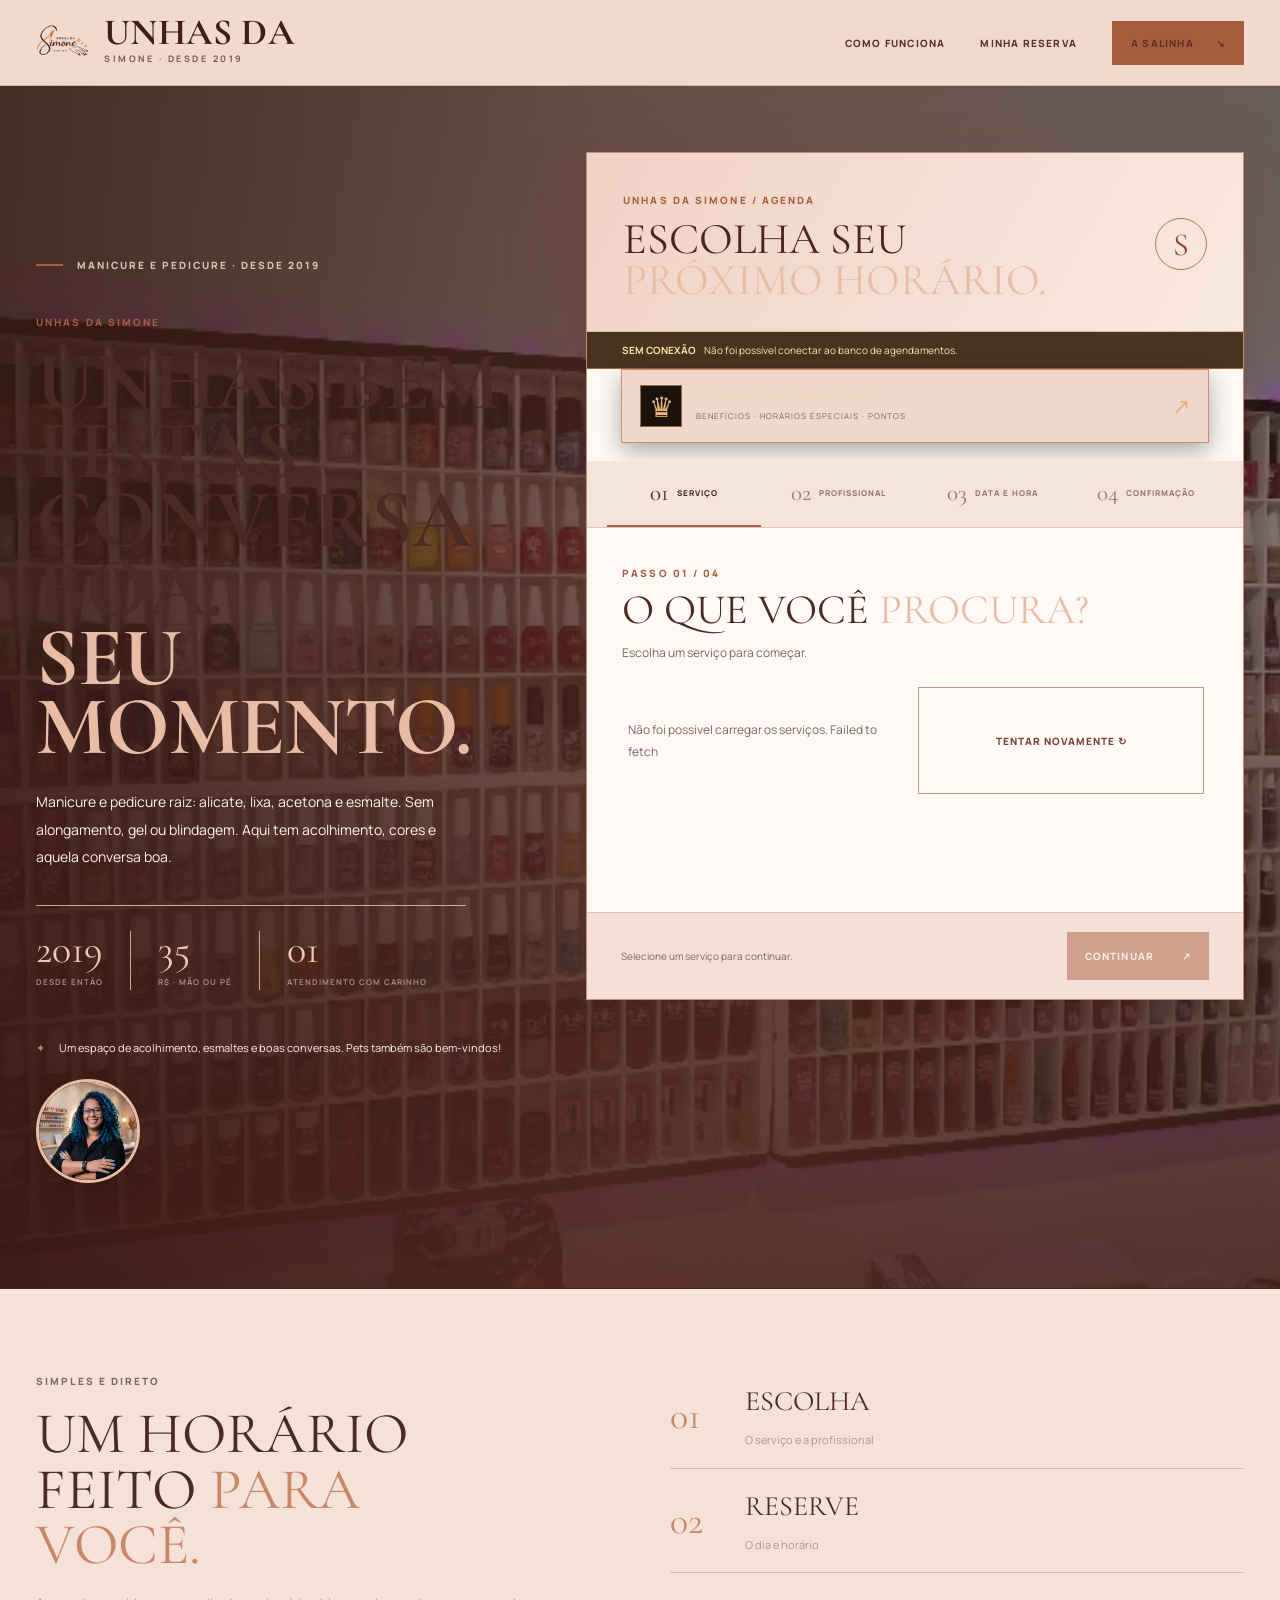
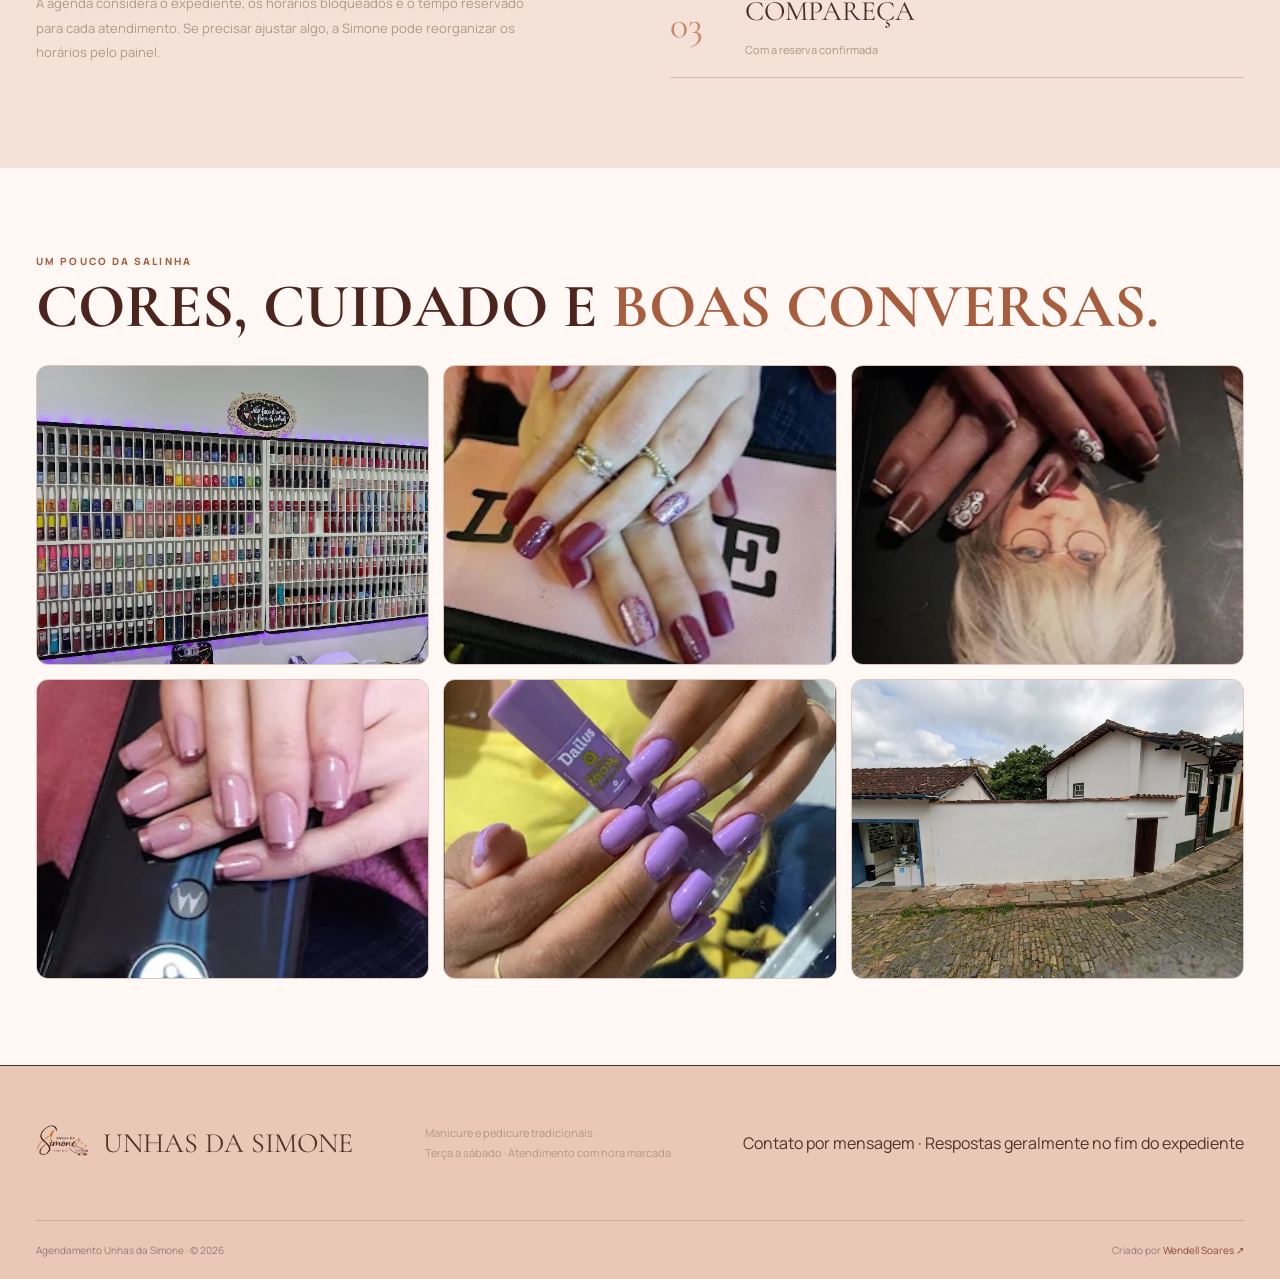
==== index.html @ 0ffa5f93 "Add files via upload" ====
<!doctype html>
<html lang="pt-BR">
<head>
  <meta charset="utf-8"><meta name="viewport" content="width=device-width,initial-scale=1">
  <meta name="theme-color" content="#ebc4b0"><meta name="description" content="Unhas da Simone: manicure e pedicure tradicionais, atendimento acolhedor e agendamento fácil."><link rel="manifest" href="assets/manifest.webmanifest"><link rel="icon" href="assets/favicon-32.png">
  <title>Unhas da Simone | Agendamento</title>
  <link rel="preconnect" href="https://fonts.googleapis.com"><link rel="preconnect" href="https://fonts.gstatic.com" crossorigin>
  <link href="https://fonts.googleapis.com/css2?family=Cormorant+Garamond:wght@500;600;700&family=Manrope:wght@400;500;600;700;800&display=swap" rel="stylesheet">
  <link rel="stylesheet" href="style.css?v=unhas-simone-1">
</head>
<body>
  <header class="topbar">
    <div class="wrap topbar-inner">
      <a href="index.html" class="brand" aria-label="Unhas da Simone"><img src="assets/logo.png" alt="Logo Unhas da Simone" width="66" height="66"><span>UNHAS DA <small>SIMONE · DESDE 2019</small></span></a>
      <nav aria-label="Navegação"><a class="top-link" href="#como-funciona">COMO FUNCIONA</a><a class="top-link" href="minha.html">MINHA RESERVA</a><a class="top-cta" href="#salinha">A SALINHA <span>↘</span></a></nav>
    </div>
  </header>
  <main>
    <section class="booking-hero">
      <div class="hero-image" aria-hidden="true"></div><div class="hero-mask" aria-hidden="true"></div>
      <div class="wrap hero-layout">
        <div class="hero-copy">
          <div class="eyebrow"><span></span> MANICURE E PEDICURE · DESDE 2019</div>
          <p class="micro">UNHAS DA SIMONE</p>
          <h1>UNHAS BEM FEITAS.<br>CONVERSA BOA.<br><em>SEU MOMENTO.</em></h1>
          <p class="hero-desc">Manicure e pedicure raiz: alicate, lixa, acetona e esmalte. Sem alongamento, gel ou blindagem. Aqui tem acolhimento, cores e aquela conversa boa.</p>
          <div class="hero-proof"><div><strong>2019</strong><span>DESDE ENTÃO</span></div><div><strong>35</strong><span>R$ · MÃO OU PÉ</span></div><div><strong>01</strong><span>ATENDIMENTO COM CARINHO</span></div></div>
          <div class="hero-note"><i>✦</i> Um espaço de acolhimento, esmaltes e boas conversas. Pets também são bem-vindos!</div><img class="hero-profile" src="assets/avatar-simone.webp" alt="Simone, manicure da Unhas da Simone" loading="lazy" width="180" height="240">
        </div>
        <div class="booking-shell" id="formulario">
          <div class="shell-header"><div><span class="micro">UNHAS DA SIMONE / AGENDA</span><h2>ESCOLHA SEU<br><em>PRÓXIMO HORÁRIO.</em></h2></div><div class="shell-mark">S</div></div>
          <div class="demo-banner" id="demoBanner" hidden><strong>SEM CONEXÃO</strong><span>Não foi possível conectar ao banco de agendamentos.</span></div>
          <button id="vipToggle" class="vip-hero-cta" type="button" aria-haspopup="dialog" aria-controls="vipDialog">
            <span class="vip-hero-crown" aria-hidden="true">♛</span>
            <span class="vip-hero-copy"><strong id="vipToggleTitle">CLIENTE VIP? ENTRE AQUI</strong><small id="vipToggleText">BENEFÍCIOS · HORÁRIOS ESPECIAIS · PONTOS</small></span>
            <span class="vip-hero-arrow" aria-hidden="true">↗</span>
          </button>
          <dialog id="vipDialog" class="vip-dialog" aria-labelledby="vipDialogTitle">
            <div class="vip-dialog-inner">
              <div class="vip-dialog-heading">
                <div><span class="micro">UNHAS DA SIMONE · VIP</span><h2 id="vipDialogTitle">ÁREA <em>VIP.</em></h2></div>
                <button id="closeVipDialog" class="vip-dialog-close" type="button" aria-label="Fechar acesso VIP">×</button>
              </div>
              <div id="vipAccessPanel" class="vip-access-panel">
                <p>Informe o código individual e o WhatsApp cadastrado para liberar seus benefícios, horários exclusivos e pontuação.</p>
                <div class="vip-entry-grid"><div><label for="vipPhone">WHATSAPP CADASTRADO</label><input id="vipPhone" type="tel" inputmode="tel" autocomplete="tel" maxlength="25" placeholder="(31) 99999-9999"></div><div><label for="vipCode">CÓDIGO VIP</label><input id="vipCode" type="text" maxlength="30" autocapitalize="characters" placeholder="VIP-XXXXXXXX"></div><button id="validateVip" type="button">ACESSAR VIP ↗</button></div>
                <p id="vipMessage" class="vip-message" role="status" aria-live="polite"></p>
                <div id="vipDashboard" class="vip-dashboard" hidden></div>
              </div>
            </div>
          </dialog>
          <ol class="steps" id="steps" aria-label="Etapas da reserva">
            <li class="active" data-step="1"><span>01</span><small>SERVIÇO</small></li>
            <li data-step="2"><span>02</span><small>PROFISSIONAL</small></li>
            <li data-step="3"><span>03</span><small>DATA E HORA</small></li>
            <li data-step="4"><span>04</span><small>CONFIRMAÇÃO</small></li>
          </ol>
          <div class="shell-body">
            <section class="wizard-panel active" data-panel="1">
              <div class="step-heading"><span class="micro">PASSO 01 / 04</span><h3>O QUE VOCÊ <em>PROCURA?</em></h3><p>Escolha um serviço para começar.</p></div>
              <div id="serviceOptions" class="service-options" aria-label="Serviços disponíveis"></div>
            </section>
            <section class="wizard-panel" data-panel="2">
              <div class="step-heading"><span class="micro">PASSO 02 / 04</span><h3>VAMOS CUIDAR DAS SUAS <em>UNHAS?</em></h3><p>Escolha quem vai cuidar das suas unhas.</p></div>
              <div id="proOptions" class="pro-options"></div>
            </section>
            <section class="wizard-panel" data-panel="3">
              <div class="step-heading"><span class="micro">PASSO 03 / 04</span><h3>RESERVE SEU <em>MELHOR MOMENTO.</em></h3><p>Os horários exibidos refletem a agenda atual do profissional.</p></div>
              <div class="calendar-bar"><div><span class="micro">ESCOLHA O DIA</span><strong id="monthTitle">—</strong></div><div class="calendar-arrows"><button id="datePrev" type="button" aria-label="Datas anteriores"><svg viewBox="0 0 24 24" aria-hidden="true"><path d="m15 18-6-6 6-6"/></svg></button><button id="dateNext" type="button" aria-label="Próximas datas"><svg viewBox="0 0 24 24" aria-hidden="true"><path d="m9 18 6-6-6-6"/></svg></button></div></div>
              <div class="days-strip" id="daysStrip" aria-label="Escolha a data"></div>
              <div class="times-heading"><span class="micro">HORÁRIOS DISPONÍVEIS</span><span id="availabilityMeta">—</span></div>
              <div class="slots-area" id="slotArea" aria-live="polite"><div class="empty-note">Escolha uma data para consultar os horários.</div></div>
            </section>
            <section class="wizard-panel" data-panel="4">
              <div class="step-heading"><span class="micro">PASSO 04 / 04</span><h3>FALTA POUCO PARA <em>CONFIRMAR.</em></h3><p>Confira os detalhes e informe seus dados.</p></div>
              <div class="summary" id="summary"></div>
              <form id="bookingForm" novalidate>
                <label for="clientName">SEU NOME <b>*</b></label><input id="clientName" name="name" autocomplete="name" maxlength="100" required placeholder="Como podemos chamar você?">
                <div class="field-grid"><div><label for="clientPhone">WHATSAPP COM DDD <b>*</b></label><input id="clientPhone" name="phone" type="tel" inputmode="tel" autocomplete="tel" maxlength="25" required placeholder="(31) 99999-9999"></div><div><label for="clientEmail">E-MAIL <small>(OPCIONAL)</small></label><input id="clientEmail" name="email" type="email" autocomplete="email" placeholder="voce@exemplo.com" maxlength="150"></div></div>
                <div class="coupon-entry">
                  <label for="clientCouponCode">CUPOM DE DESCONTO <small>(OPCIONAL)</small></label>
                  <div class="coupon-entry-row"><input id="clientCouponCode" type="text" maxlength="30" autocomplete="off" placeholder="Digite seu código"><button id="applyCoupon" type="button">APLICAR</button></div>
                  <p id="couponMessage" class="coupon-message" role="status" aria-live="polite"></p>
                </div>
                <label for="clientNotes">OBSERVAÇÃO <small>(OPCIONAL)</small></label><textarea id="clientNotes" rows="2" maxlength="400" placeholder="Algo que a equipe deva saber antes do atendimento?"></textarea>
                <label class="consent"><input type="checkbox" id="consent"><span>Concordo com o uso dos meus dados para realizar e administrar esta reserva. Dados usados apenas para a finalidade do agendamento. <b>*</b></span></label>
                <p class="form-error" id="formError" role="alert" hidden></p>
              </form>
            </section>
            <section class="wizard-panel" data-panel="5" id="confirmedPanel">
              <div class="confirmed-ornament">✦</div>
              <span class="micro">RESERVA CONFIRMADA</span><h3>HORÁRIO <em>GARANTIDO.</em></h3>
              <p>Seu horário foi registrado na agenda da Unhas da Simone.</p>
              <div class="summary" id="confirmationInfo"></div>
              <div class="confirmation-actions">
                <a id="googleCalendarLink" href="#" class="action-primary" target="_blank" rel="noopener noreferrer">ADICIONAR AO GOOGLE AGENDA <span>↗</span></a>
                <button id="downloadCalendar" type="button" class="action-secondary">SALVAR NA AGENDA DO CELULAR (.ICS)</button>
                <a id="whatsappSummary" href="#" class="action-secondary" target="_blank" rel="noopener noreferrer">ENVIAR RESUMO PARA MEU WHATSAPP ↗</a>
                <a id="manageLink" href="minha.html" class="action-secondary">VER / CANCELAR MINHA RESERVA ↗</a>
                <a href="index.html" class="action-secondary">VOLTAR AO INÍCIO ↗</a>
              </div>
              <p class="soft-note">O arquivo de agenda inclui alertas de 1 hora e 30 minutos antes, quando o aplicativo de calendário aceita esses avisos. No Google Agenda, os alertas também respeitam as notificações configuradas na sua conta. No WhatsApp, confira o resumo e toque em enviar.</p>
              <button id="newBooking" type="button" class="action-secondary">FAZER NOVO AGENDAMENTO ↗</button>
            </section>
          </div>
          <div class="shell-footer" id="wizardFooter"><button id="backBtn" type="button" class="back-btn" hidden>← VOLTAR</button><span class="step-hint" id="stepHint">Selecione um serviço para continuar.</span><button type="button" class="next-btn" id="nextBtn" disabled>CONTINUAR <span>↗</span></button></div>
        </div>
      </div>
    </section>
    <section class="how-section" id="como-funciona"><div class="wrap"><div><p class="micro">SIMPLES E DIRETO</p><h2>UM HORÁRIO FEITO <em>PARA VOCÊ.</em></h2><p>A agenda considera o expediente, os horários bloqueados e o tempo reservado para cada atendimento. Se precisar ajustar algo, a Simone pode reorganizar os horários pelo painel.</p></div><div class="how-list"><div><span>01</span><strong>ESCOLHA</strong><small>O serviço e a profissional</small></div><div><span>02</span><strong>RESERVE</strong><small>O dia e horário</small></div><div><span>03</span><strong>COMPAREÇA</strong><small>Com a reserva confirmada</small></div></div></div></section>
    <section class="gallery-section" id="salinha">
      <div class="wrap">
        <p class="micro">UM POUCO DA SALINHA</p>
        <h2>CORES, CUIDADO E <em>BOAS CONVERSAS.</em></h2>
        <div class="gallery-grid">
          <img src="assets/esmaltes.webp" alt="Coleção de esmaltes da Unhas da Simone" loading="lazy">
          <img src="assets/trabalho-01.webp" alt="Unhas esmaltadas em tom vinho com detalhes" loading="lazy">
          <img src="assets/trabalho-02.webp" alt="Trabalho de manicure com decoração nas unhas" loading="lazy">
          <img src="assets/trabalho-03.webp" alt="Unhas com esmaltação em tom rosado" loading="lazy">
          <img src="assets/trabalho-04.webp" alt="Unhas em tom lilás" loading="lazy">
          <img src="assets/espaco.webp" alt="Fachada do espaço Unhas da Simone" loading="lazy">
        </div>
      </div>
    </section>
  </main>
  <footer class="site-footer"><div class="wrap"><div class="footer-main"><div><img src="assets/logo.png" alt="Logo Unhas da Simone" width="54" height="54"><strong>UNHAS DA SIMONE</strong></div><p>Manicure e pedicure tradicionais<br>Terça a sábado · Atendimento com hora marcada</p><span>Contato por mensagem · Respostas geralmente no fim do expediente</span></div><div class="footer-small"><span>Agendamento Unhas da Simone · © <span id="currentYear">2026</span></span><span>Criado por <a href="https://wendellsoares.jor.br" target="_blank" rel="noopener noreferrer">Wendell Soares ↗</a></span></div></div></footer>
  <script>if('serviceWorker' in navigator){window.addEventListener('load',()=>navigator.serviceWorker.register('./sw.js').catch(()=>{}));}</script>
  <script src="app.js?v=unhas-simone-1" defer></script>
</body>
</html>
---- style.css ----
:root{--ink:#3a1d16;--bg:#f7e8e1;--card:#fff8f4;--card2:#f4ded4;--line:#d9b9aa;--accent:#a85d3e;--accent2:#c98767;--light:#4b2a24;--muted:#80635b;--font:'Manrope',Arial,sans-serif;--display:'Cormorant Garamond',Georgia,serif}
*,*::before,*::after{box-sizing:border-box}html{scroll-behavior:smooth}body{margin:0;color:var(--light);background:var(--bg);font-family:var(--font);-webkit-font-smoothing:antialiased}a{color:inherit;text-decoration:none}button,input,select,textarea{font:inherit}button{cursor:pointer}button:disabled{cursor:not-allowed;opacity:.48}img{max-width:100%;display:block}em{font-style:normal;color:var(--accent2)}.wrap{width:min(1260px,calc(100% - 72px));margin:0 auto}.micro{font-size:10px;letter-spacing:2.1px;color:var(--accent);font-weight:800;text-transform:uppercase}.topbar{height:86px;background:#100c0af2;border-bottom:1px solid #35271f;position:relative;z-index:10}.topbar-inner{height:100%;display:flex;align-items:center;justify-content:space-between}.brand{display:flex;align-items:center;gap:14px}.brand img{width:54px;height:54px;object-fit:contain}.brand>span{font:37px/.79 var(--display);letter-spacing:1px}.brand small{display:block;font:700 9px/1.8 var(--font);letter-spacing:5.8px;margin-top:4px}.topbar nav{display:flex;align-items:center;gap:35px}.top-link,.top-cta{font-size:10px;font-weight:800;letter-spacing:1.2px}.top-link:hover{color:var(--accent2)}.top-cta{background:var(--accent);color:#150e0a;padding:15px 19px;display:inline-flex;align-items:center;gap:22px}.top-cta:hover{background:var(--accent2)}
.booking-hero{min-height:800px;position:relative;padding:66px 0 105px;background:#140e0a;isolation:isolate}.hero-image{position:absolute;inset:0;background:url('assets/ambiente.webp') center/cover no-repeat;filter:sepia(.4) saturate(.7) brightness(.52);z-index:-2}.hero-mask{position:absolute;inset:0;background:linear-gradient(90deg,rgba(11,8,6,.96) 0%,rgba(15,10,7,.86) 40%,rgba(13,9,7,.68) 85%),linear-gradient(0deg,#100c0a 0%,transparent 50%);z-index:-1}.hero-layout{display:grid;grid-template-columns:minmax(0,.85fr) minmax(530px,1.15fr);gap:clamp(35px,5vw,90px);align-items:start}.hero-copy{padding-top:106px}.eyebrow{display:flex;align-items:center;gap:14px;color:#dbc3ac;letter-spacing:2px;font-size:10px;font-weight:800}.eyebrow span{background:var(--accent);width:27px;height:2px}.hero-copy>.micro{margin-top:43px}.hero-copy h1{font:400 clamp(73px,6.5vw,106px)/.87 var(--display);letter-spacing:.5px;margin:18px 0 27px}.hero-desc{font-size:14px;line-height:1.95;color:#cabbb0;max-width:430px}.hero-proof{display:flex;gap:0;margin-top:35px;padding-top:25px;border-top:1px solid #594537;max-width:430px}.hero-proof>div{padding-right:27px;margin-right:27px;border-right:1px solid #594537}.hero-proof>div:last-child{border:none;margin-right:0}.hero-proof strong{display:block;font:40px/.92 var(--display);color:var(--accent2)}.hero-proof span{font-size:8px;letter-spacing:1px;font-weight:700;color:#9f8e81}.hero-note{margin-top:50px;font-size:11px;color:#bdac9f}.hero-note i{color:var(--accent2);font-style:normal;margin-right:12px}
.booking-shell{background:#211913;border:1px solid #765035;box-shadow:0 35px 80px #0008;min-height:660px;max-width:720px;width:100%;justify-self:end}.shell-header{padding:34px 36px 29px;display:flex;align-items:center;justify-content:space-between;gap:20px;background:linear-gradient(115deg,#35261c,#231a14 70%);border-bottom:1px solid #5b4131}.shell-header h2{font:44px/.94 var(--display);margin:10px 0 0}.shell-mark{width:52px;height:52px;border-radius:50%;border:1px solid #b58a65;color:#bc9069;font:32px/52px var(--display);text-align:center;flex-shrink:0}.steps{list-style:none;display:grid;grid-template-columns:repeat(4,minmax(0,1fr));margin:0;padding:0 20px;background:#17120e;border-bottom:1px solid #38291e}.steps li{padding:18px 8px;display:flex;align-items:center;justify-content:center;gap:8px;border-bottom:2px solid transparent;color:#786b60}.steps li.active{border-color:var(--accent);color:#ffe4c4}.steps li.done{color:#b7a691}.steps li>span{font:23px var(--display)}.steps li small{font-size:8px;font-weight:800;letter-spacing:1px}.shell-body{padding:32px 35px 23px;min-height:384px}.wizard-panel{display:none}.wizard-panel.active{display:block;animation:fadeSlide .26s ease both}@keyframes fadeSlide{from{opacity:0;transform:translateY(7px)}to{opacity:1;transform:translateY(0)}}.step-heading{margin-bottom:22px}.step-heading h3{font:400 35px/1 var(--display);margin:7px 0}.step-heading>p{font-size:12px;color:#ad9c8f;line-height:1.7}.service-options{display:grid;grid-template-columns:1fr 1fr;gap:10px;max-height:380px;overflow:auto;scrollbar-color:#715038 transparent;padding:2px 4px 3px 0}.choice{border:1px solid #493629;background:#2c2119;padding:15px 14px;color:#f1e6da;display:flex;flex-direction:column;gap:12px;text-align:left;min-height:106px;justify-content:space-between;transition:.2s;position:relative}.choice:hover,.choice.selected{background:#3a291d;border-color:var(--accent)}.choice.selected::after{content:'✓';color:#f5d0a1;position:absolute;top:7px;right:9px;font-weight:900;font-size:14px}.choice.is-visagista{border-color:#9d7049;background:linear-gradient(130deg,#50331e,#2b2119)}.choice-tag{display:block;color:var(--accent2);font-size:8px;letter-spacing:1.1px;font-weight:800}.choice strong{font:24px/1.03 var(--display);max-width:94%;letter-spacing:.15px}.choice-foot{display:flex;justify-content:space-between;align-items:center;gap:5px}.choice-foot small{font-size:10px;color:#a9998b}.choice-foot b{font-size:12px;color:var(--accent2)}.pro-options{display:grid;grid-template-columns:1fr 1fr;gap:15px}.pro-choice{display:block;text-align:left;background:#281d16;border:1px solid #503a2a;position:relative;padding:0 0 18px;transition:.2s}.pro-choice:hover,.pro-choice.selected{border-color:var(--accent);transform:translateY(-2px)}.pro-choice.selected::after{content:'✓';position:absolute;top:12px;right:13px;width:29px;height:29px;border-radius:50%;color:#1c110b;background:var(--accent2);display:grid;place-items:center;font-weight:800}.pro-choice img{height:240px;width:100%;object-fit:cover;object-position:center 35%;filter:sepia(.28) saturate(.76) contrast(1.05)}.pro-choice>span{padding:15px 16px 0;display:block}.pro-choice small{display:block;color:#bca08b;letter-spacing:1.2px;font-size:9px;font-weight:800;margin-bottom:4px}.pro-choice strong{font:34px/.95 var(--display)}
.calendar-bar{display:flex;justify-content:space-between;align-items:center;gap:10px;margin:18px 0 13px}.calendar-bar strong{display:block;font:27px var(--display);text-transform:uppercase;margin-top:4px}.calendar-arrows{display:flex;gap:8px}.calendar-arrows button{height:34px;width:36px;background:#2b211a;border:1px solid #775034;color:#eab986;font-size:17px}.days-strip{display:grid;grid-template-columns:repeat(7,minmax(0,1fr));gap:6px}.day-pill{display:flex;flex-direction:column;align-items:center;justify-content:center;min-height:74px;gap:2px;background:#2c221a;border:1px solid #4c382a;color:#e9ded3}.day-pill small{font-size:9px;color:#b4a393;font-weight:800}.day-pill strong{font:30px/.98 var(--display)}.day-pill.selected{border-color:var(--accent);background:#6b462c}.day-pill.selected small{color:#fae2c9}.day-pill:disabled{opacity:.3}.times-heading{display:flex;justify-content:space-between;gap:10px;align-items:center;margin-top:26px;padding-bottom:11px;border-bottom:1px solid #443225}.times-heading>span:last-child{font-size:10px;color:#b9a695}.slots-area{min-height:155px;max-height:242px;overflow:auto;padding:12px 2px 0}.period-label{font-size:9px;letter-spacing:1.4px;color:#b99675;font-weight:800;margin:7px 0 9px}.time-buttons{display:grid;grid-template-columns:repeat(5,minmax(0,1fr));gap:8px;margin-bottom:17px}.time-slot{border:1px solid #624830;background:#2b2119;color:#f0dfcf;padding:9px 2px;font-size:12px;font-weight:700}.time-slot:hover,.time-slot.selected{border-color:var(--accent);background:#7a4d2a;color:#fff}.empty-note{font-size:12px;color:#c2aa95;line-height:1.8;padding:20px 6px}.shell-footer{border-top:1px solid #4a3526;padding:19px 34px;display:flex;align-items:center;gap:13px;justify-content:space-between}.next-btn,.action-primary{border:0;background:var(--accent);color:#201209;padding:15px 18px;font-size:10px;font-weight:800;letter-spacing:1.1px;min-height:48px;display:inline-flex;align-items:center;justify-content:space-between;gap:28px;white-space:nowrap}.next-btn:not(:disabled):hover,.action-primary:hover{background:var(--accent2)}.back-btn,.action-secondary{background:transparent;border:1px solid #7a593d;color:#e7cba9;padding:14px 17px;font-size:10px;font-weight:800;letter-spacing:1px}.back-btn:hover,.action-secondary:hover{background:#35261a}.step-hint{color:#998779;font-size:10px;line-height:1.4;flex:1}.demo-banner{padding:11px 35px;background:#48331e;border-bottom:1px solid #9f6b39;font-size:10px;color:#ffe3c4}.demo-banner strong{margin-right:8px;color:#ffe2a6}.summary{background:#2c221a;border:1px solid #654831;margin:15px 0 21px;padding:19px 20px}.summary-row{display:flex;align-items:start;justify-content:space-between;gap:20px;margin:8px 0;font-size:11px}.summary-row span{color:#a99582}.summary-row strong{text-align:right;color:#f1e8de}.summary-total{border-top:1px solid #675038;padding-top:15px;margin-top:15px}.summary-total strong{font:29px var(--display);color:var(--accent2)}#bookingForm label{display:block;font-size:9px;font-weight:800;letter-spacing:1.1px;color:#e0cebf;margin:16px 0 7px}#bookingForm label b{color:var(--accent)}#bookingForm label small{color:#9b8e81;font-size:8px}#bookingForm input:not([type=checkbox]),#bookingForm textarea{width:100%;border:1px solid #634a34;background:#17120e;color:#fff;padding:13px;font-size:12px;outline-color:var(--accent);border-radius:0}#bookingForm input::placeholder,#bookingForm textarea::placeholder{color:#817064}.field-grid{display:grid;grid-template-columns:1fr 1fr;gap:13px}.coupon-entry{margin-top:15px;padding:13px;background:#2b2119;border:1px solid #5c422f}.coupon-entry>label{margin-top:0!important}.coupon-entry-row{display:grid;grid-template-columns:minmax(0,1fr) auto;gap:8px}.coupon-entry-row button{min-width:100px;border:1px solid var(--accent);background:var(--accent);color:#1b110a;padding:10px 14px;font-size:10px;font-weight:900;letter-spacing:.8px}.coupon-entry-row button:hover{background:var(--accent2)}.coupon-entry-row button:disabled{opacity:.55;cursor:wait}.coupon-message{min-height:0;margin:8px 0 0;color:#c6aa8f;font-size:10px;line-height:1.5}.coupon-message.success{color:#c6d2a8}.coupon-message.error{color:#f0a58f}#bookingForm .consent{display:flex;gap:12px;align-items:start;margin-top:22px;text-transform:none;letter-spacing:0;font-size:10px;line-height:1.6;font-weight:500;color:#bba99c}#bookingForm .consent input{accent-color:#c99162;margin-top:2px;width:18px;height:18px;flex:0 0 18px}.form-error{color:#ffd3a0;background:#6d2d1d;border-left:3px solid #e9986e;padding:10px 14px;font-size:11px}.confirmed-ornament{font-size:55px;color:var(--accent);margin-bottom:3px}.wizard-panel[data-panel="5"]{text-align:center;padding:10px 0 0}.wizard-panel[data-panel="5"] h3{font:58px/.9 var(--display);margin:12px 0}.wizard-panel[data-panel="5"]>p{font-size:13px;color:#c1ad9b;line-height:1.7}.wizard-panel[data-panel="5"] .summary{text-align:left}.wizard-panel[data-panel="5"] .action-primary{width:100%}.soft-note{font-size:10px!important;color:#927e6f!important}.wizard-panel[data-panel="5"] .action-secondary{margin-top:15px;width:100%}
.how-section{background:#17110d;padding:75px 0 90px;border-top:1px solid #37291e}.how-section>.wrap{display:grid;grid-template-columns:1fr 1fr;gap:60px}.how-section h2{font:58px/.96 var(--display);max-width:500px;margin:18px 0}.how-section p:not(.micro){color:#ad9a88;line-height:1.9;font-size:13px;max-width:510px}.how-list{display:grid;gap:0}.how-list>div{border-bottom:1px solid #4c3829;display:grid;grid-template-columns:55px 1fr;column-gap:20px;align-items:center;padding:13px 0}.how-list>div span{color:var(--accent2);font:38px var(--display);grid-row:1/3}.how-list>div strong{font:28px var(--display)}.how-list>div small{font-size:11px;color:#a99685}.site-footer{background:#0d0b09;border-top:1px solid #433025}.footer-main{padding:46px 0;display:flex;align-items:center;justify-content:space-between;gap:35px}.footer-main>div{display:flex;align-items:center;gap:13px}.footer-main strong{font:28px var(--display)}.footer-main p{font-size:11px;line-height:1.8;color:#af9886}.footer-main a{font-size:10px;letter-spacing:1px;color:#d3a77f;font-weight:800}.footer-small{border-top:1px solid #433025;display:flex;justify-content:space-between;padding:22px 0;color:#8f7c70;font-size:10px}.footer-small a{color:#d6a97e}
.my-page,.admin-page{min-height:80svh;padding:100px 0 95px;background:radial-gradient(circle at 100% 0%,#48301f 0%,transparent 46%),#16110d}.narrow{max-width:700px}.my-page h1,.admin-page h1{font:70px/.9 var(--display);margin:14px 0 20px}.my-page .narrow>p:not(.micro){font-size:13px;line-height:1.8;color:#b4a195}.my-card,.admin-card{background:#251b14;border:1px solid #6a4730;padding:28px;margin:30px 0;color:#ded0c2}.my-card p{font-size:12px;line-height:1.8}.my-card button{margin-top:14px}.my-page .inline-link{display:inline-block;margin-top:5px}.notice{color:#d9ad7f;font-size:12px;min-height:20px}
.admin-page{padding-top:55px}.admin-page h1{font-size:63px}.admin-heading{display:flex;justify-content:space-between;align-items:center;gap:20px}.admin-heading button{padding:12px 18px;background:transparent;border:1px solid #77583e;color:#eed1b6;font-size:10px;font-weight:800}.admin-login{max-width:540px}.admin-login input,.admin-card input,.admin-card select{width:100%;background:#17110d;border:1px solid #664b35;padding:12px;color:white;font:12px var(--font)}.admin-login label,.admin-card label{display:block;color:#dfcdb9;font-size:10px;font-weight:800;margin:12px 0 6px}.admin-login button{margin-top:17px}.admin-tabs{display:flex;gap:7px;flex-wrap:wrap;margin-top:28px}.admin-tabs button{background:#2d2119;border:1px solid #644a32;color:#eedbc8;font-size:10px;font-weight:800;letter-spacing:1px;padding:14px 18px}.admin-tabs button.active{color:#160f0a;background:var(--accent);border-color:var(--accent)}.admin-section{display:none}.admin-section.active{display:block}.admin-tools{display:flex;gap:10px;align-items:end;flex-wrap:wrap;margin-bottom:14px}.admin-tools>div{min-width:160px;flex:1}.admin-tools button,.admin-card button.mini{padding:11px 14px;border:1px solid #8a603e;background:#382619;color:#e7c5a4;font-size:10px;font-weight:800}.admin-tools button:hover,.admin-card button.mini:hover{background:#684329}.admin-table{width:100%;border-collapse:collapse;font-size:11px;min-width:660px}.admin-table th{text-align:left;color:#b88e69;letter-spacing:.7px;padding:12px 9px;background:#17110d}.admin-table td{border-top:1px solid #4c3929;padding:12px 9px;color:#e7dbce;vertical-align:middle}.admin-table td button{background:#3a291d;border:1px solid #6a4b31;color:#e6c5a0;padding:7px 8px;font-size:10px;white-space:nowrap}.scroll-table{overflow-x:auto}.status-chip{display:inline-block;border:1px solid #856243;padding:5px 8px;color:#dcb185;font-size:9px}.status-chip.is-cancelado{opacity:.55}.status-chip.is-concluido{border-color:#5c6e49;color:#b9c497}.admin-mini-grid{display:grid;grid-template-columns:repeat(2,minmax(0,1fr));gap:15px}.admin-mini-grid>div{min-width:0}.admin-card h2{font:35px var(--display);margin:0 0 10px}.admin-card p{font-size:12px;color:#bda996}.admin-hours-row{display:grid;grid-template-columns:95px 1fr 1fr 1fr;align-items:center;gap:10px;margin:9px 0}.admin-hours-row input[type=checkbox]{width:20px;height:20px;accent-color:#cb9366}.admin-hours-row span{font-size:11px}.admin-service-edit{display:grid;grid-template-columns:2fr 80px 110px auto;gap:12px;align-items:end;margin-bottom:10px;border-bottom:1px solid #4b3628;padding-bottom:13px}.admin-service-edit input[type=checkbox]{width:16px;height:16px;accent-color:var(--accent)}.admin-service-edit label{margin:0 0 6px}.admin-service-edit button{align-self:end}.admin-message{font-size:12px;color:#f2c18d;margin:14px 0;min-height:18px}
@media(max-width:1100px){.wrap{width:calc(100% - 50px)}.hero-layout{grid-template-columns:minmax(0,.8fr) minmax(490px,1.2fr);gap:24px}.hero-copy h1{font-size:82px}.hero-proof>div{padding-right:16px;margin-right:15px}.shell-body{padding:25px}.shell-header{padding:27px}.shell-footer{padding:18px 25px}}
@media(max-width:940px){.hero-layout{grid-template-columns:1fr;gap:40px}.hero-copy{padding-top:20px}.hero-copy h1{font-size:clamp(70px,11vw,106px)}.hero-desc{max-width:590px}.booking-shell{max-width:780px;justify-self:stretch}.booking-hero{padding-top:50px}.hero-proof{margin-top:25px}.hero-note{margin-top:24px}.how-section>.wrap{grid-template-columns:1fr;gap:10px}.topbar nav{gap:18px}}
@media(max-width:620px){.wrap{width:calc(100% - 30px)}.topbar{height:72px}.brand img{height:43px;width:43px}.brand>span{font-size:27px}.brand small{font-size:7px;letter-spacing:4.5px}.topbar nav .top-link{display:none}.top-cta{font-size:9px;padding:11px 9px}.booking-hero{padding:35px 0 64px}.hero-copy h1{font-size:clamp(67px,15vw,90px);margin:14px 0 18px}.hero-copy>.micro{margin-top:28px}.hero-desc{font-size:13px}.hero-proof strong{font-size:30px}.hero-proof>div{padding-right:9px;margin-right:9px}.hero-proof span{font-size:7px}.hero-note{font-size:10px}.shell-header{padding:23px 17px}.shell-header h2{font-size:37px}.shell-mark{height:42px;width:42px;line-height:42px;font-size:24px}.steps{padding:0 4px}.steps li{padding:14px 1px;display:flex;flex-direction:column;gap:1px}.steps li>span{font-size:21px}.steps li small{font-size:7px}.shell-body{padding:24px 16px 18px}.step-heading h3{font-size:33px}.choice{padding:12px;min-height:110px}.choice strong{font-size:20px}.choice-foot b{font-size:11px}.choice-foot small{font-size:9px}.pro-options{gap:9px}.pro-choice img{height:210px}.pro-choice>span{padding:12px 10px 0}.pro-choice strong{font-size:26px}.days-strip{gap:4px}.day-pill{min-height:67px}.day-pill strong{font-size:24px}.day-pill small{font-size:8px}.time-buttons{grid-template-columns:repeat(4,minmax(0,1fr))}.shell-footer{padding:16px;gap:6px;flex-wrap:wrap}.step-hint{font-size:9px;flex:1 1 100%;order:3}.next-btn,.action-primary{padding:13px 14px;font-size:10px}.back-btn{font-size:9px}.field-grid{grid-template-columns:1fr}.footer-main{flex-direction:column;align-items:flex-start;padding:28px 0}.footer-small{flex-direction:column;gap:10px}.how-section{padding:55px 0}.how-section h2{font-size:47px}.summary-row{font-size:10px}.my-page,.admin-page{padding-top:60px}.my-page h1,.admin-page h1{font-size:55px}.admin-mini-grid{grid-template-columns:1fr}.admin-service-edit{grid-template-columns:1fr 1fr}.admin-hours-row{grid-template-columns:50px 1fr 1fr 1fr}.admin-card{padding:18px}}
@media(prefers-reduced-motion:reduce){*,*::before,*::after{animation:none!important;scroll-behavior:auto!important;transition:none!important}}


/* Refinamento visual Unhas da Simone — nomes, navegação e confirmação */
.pro-choice{color:var(--light);-webkit-appearance:none;appearance:none;font-family:var(--font)}
.pro-choice strong{display:block;color:#f5eee5!important;font:34px/.95 var(--display);letter-spacing:.02em}
.pro-choice small{color:#c8a98d!important}
.pro-choice:focus-visible{outline:2px solid var(--accent2);outline-offset:3px}
.calendar-arrows{gap:9px}
.calendar-arrows button{height:42px;width:42px;display:grid;place-items:center;border:1px solid #76543a;border-radius:2px;background:linear-gradient(145deg,#33251b,#211811);color:#e5b27f;transition:background .18s ease,border-color .18s ease,transform .18s ease}
.calendar-arrows button svg{width:17px;height:17px;fill:none;stroke:currentColor;stroke-width:2.7;stroke-linecap:round;stroke-linejoin:round}
.calendar-arrows button:hover:not(:disabled){background:#6b462c;border-color:#d09a69;transform:translateY(-1px)}
.calendar-arrows button:focus-visible{outline:2px solid #e5b27f;outline-offset:3px}
.calendar-arrows button:disabled{opacity:.28}
.confirmation-actions{display:grid;gap:9px;margin:18px 0 12px}
.confirmation-actions .action-primary,.confirmation-actions .action-secondary{width:100%;min-height:48px;justify-content:center;text-align:center;line-height:1.4}
.confirmation-actions .action-secondary{display:flex;align-items:center;justify-content:center}
.wizard-panel[data-panel="5"] .soft-note{max-width:560px;margin:13px auto 17px;line-height:1.7}
@media(max-width:620px){
  .pro-choice strong{font-size:25px}
  .calendar-arrows{gap:7px}
  .calendar-arrows button{width:40px;height:40px}
  .confirmation-actions{gap:8px}
  .confirmation-actions .action-primary,.confirmation-actions .action-secondary{min-height:46px;padding:12px 10px;font-size:9px;letter-spacing:.7px}
}


/* Área de acesso VIP */
.vip-access{margin:0 34px 18px;border:1px solid #765437;background:linear-gradient(115deg,#2c2118,#1b140f)}
.vip-toggle{width:100%;display:flex;justify-content:space-between;align-items:center;gap:15px;padding:15px 18px;background:transparent;border:0;color:#efd7bd;text-align:left;cursor:pointer}
.vip-toggle span{display:grid;gap:4px}.vip-toggle strong{font-size:11px;letter-spacing:1.2px}.vip-toggle small{font-size:8px;letter-spacing:1px;color:#b79a7d}.vip-toggle b{font:26px var(--display);color:var(--accent2)}
.vip-access-panel{padding:0 18px 17px;border-top:1px solid #4e3828}.vip-access-panel>p{font-size:10px;line-height:1.6;color:#c5ae98;margin:12px 0}
.vip-entry-grid{display:grid;grid-template-columns:1fr 1fr auto;gap:10px;align-items:end}.vip-entry-grid label{display:block;font-size:8px;letter-spacing:1px;font-weight:800;color:#d9c5b1;margin-bottom:6px}.vip-entry-grid input{width:100%;min-height:43px;padding:11px 12px;background:#17110d;border:1px solid #634a34;color:#fff;font:12px var(--font);border-radius:0}.vip-entry-grid button{min-height:43px;padding:11px 14px;border:1px solid var(--accent);background:var(--accent);color:#1b110a;font-size:9px;font-weight:900;letter-spacing:.7px;white-space:nowrap}.vip-message{min-height:0;margin:8px 0 0;color:#d9b78f;font-size:10px;line-height:1.5}.vip-message.success{color:#c9d7ad}.vip-message.error{color:#f0a58f}.vip-dashboard{margin-top:12px;padding:14px;background:#17110d;border:1px solid #60452f}.vip-dashboard-head{display:flex;justify-content:space-between;align-items:center;gap:12px;flex-wrap:wrap}.vip-dashboard-head strong{font:25px var(--display);color:var(--accent2)}.vip-dashboard-head span{font-size:9px;color:#c6ad93;letter-spacing:.8px}.vip-logout{border:1px solid #725037;background:transparent;color:#c9a37e;padding:7px 9px;font-size:8px;font-weight:800;letter-spacing:.6px}.vip-metrics{display:grid;grid-template-columns:repeat(3,1fr);gap:8px;margin:12px 0}.vip-metric{padding:10px;background:#2a1f17;border:1px solid #4c3627}.vip-metric strong{display:block;font:24px var(--display);color:#e8bd8e}.vip-metric small{display:block;font-size:8px;color:#b8a18a;letter-spacing:.6px}.vip-offer-list,.vip-reward-list{display:grid;gap:8px;margin-top:10px}.vip-offer,.vip-reward{padding:10px;border:1px solid #4c3627;background:#241a13}.vip-offer strong,.vip-reward strong{display:block;color:#f0d9bf;font-size:10px}.vip-offer p,.vip-reward p{font-size:9px;color:#b9a18a;line-height:1.5;margin:5px 0}.vip-reward{display:flex;justify-content:space-between;align-items:center;gap:10px}.vip-reward button{border:1px solid #8a603e;background:#382619;color:#e7c5a4;padding:8px 10px;font-size:8px;font-weight:800;white-space:nowrap}.vip-reward button:disabled{opacity:.45;cursor:not-allowed}
@media(max-width:700px){.vip-access{margin:0 14px 15px}.vip-entry-grid{grid-template-columns:1fr}.vip-entry-grid button{width:100%}.vip-metrics{grid-template-columns:repeat(3,minmax(0,1fr))}.vip-metric{padding:8px 6px}.vip-metric strong{font-size:21px}.vip-toggle{padding:13px 14px}.vip-access-panel{padding:0 13px 14px}}

.vip-slot-tag{display:block;margin-top:2px;font-size:7px;line-height:1;color:#e8bd8e;font-weight:900;letter-spacing:.7px}

/* Acesso VIP em destaque na capa + modal exclusivo */
.vip-hero-cta{width:calc(100% - 68px);margin:0 34px 18px;display:flex;align-items:center;gap:14px;padding:15px 18px;border:1px solid #b98757;background:linear-gradient(112deg,#382719 0%,#21170f 58%,#17110d 100%);color:#f2dfc9;text-align:left;cursor:pointer;box-shadow:inset 0 0 0 1px #ffffff08,0 8px 24px #0005;transition:transform .18s ease,border-color .18s ease,background .18s ease}
.vip-hero-cta:hover{transform:translateY(-2px);border-color:#e2b27e;background:linear-gradient(112deg,#51351f 0%,#2a1d13 58%,#17110d 100%)}
.vip-hero-cta:focus-visible{outline:2px solid #e5b27f;outline-offset:3px}
.vip-hero-crown{width:42px;height:42px;flex:0 0 42px;display:grid;place-items:center;border:1px solid #9a6b42;background:#1a120d;color:#e7b77f;font-size:28px;line-height:1}
.vip-hero-copy{display:grid;gap:4px;flex:1;min-width:0}.vip-hero-copy strong{font-size:12px;letter-spacing:1.3px;color:#f2d7b8}.vip-hero-copy small{font-size:8px;letter-spacing:1px;color:#c3a486;line-height:1.5}.vip-hero-arrow{font-size:22px;color:#e5b27f}
.vip-hero-cta.is-active{border-color:#d9b37e;background:linear-gradient(112deg,#4b3821,#21170f)}
.vip-dialog{width:min(640px,calc(100% - 28px));max-width:640px;max-height:min(88vh,850px);overflow:auto;padding:0;border:1px solid #a9794e;background:linear-gradient(145deg,#2b2018,#17110d 75%);color:#f0e3d5;box-shadow:0 24px 90px #000c}
.vip-dialog::backdrop{background:#080604d9;backdrop-filter:blur(5px)}
.vip-dialog-inner{padding:clamp(20px,4vw,32px)}
.vip-dialog-heading{display:flex;align-items:flex-start;justify-content:space-between;gap:18px;padding-bottom:17px;border-bottom:1px solid #5a402d}
.vip-dialog-heading h2{font:42px/.95 var(--display);margin:7px 0 0;color:#f5e8da}.vip-dialog-heading h2 em{color:#d6a477;font-style:normal}
.vip-dialog-close{width:38px;height:38px;border:1px solid #785437;background:#1b130e;color:#e6bd94;font-size:27px;line-height:1;cursor:pointer}
.vip-dialog .vip-access-panel{padding:0;border:0}.vip-dialog .vip-access-panel>p{font-size:11px;line-height:1.7;margin:15px 0;color:#cdb8a2}
.vip-dialog .vip-entry-grid{grid-template-columns:1fr 1fr;gap:12px}.vip-dialog .vip-entry-grid button{grid-column:1/-1;min-height:48px;font-size:10px}
.vip-dialog .vip-entry-grid input{min-height:47px;font-size:13px}
.vip-dialog .vip-dashboard{margin-top:16px}
@media(max-width:700px){.vip-hero-cta{width:calc(100% - 28px);margin:0 14px 15px;padding:13px 14px;gap:10px}.vip-hero-crown{width:38px;height:38px;flex-basis:38px;font-size:25px}.vip-hero-copy strong{font-size:10px}.vip-hero-copy small{font-size:7px}.vip-dialog{width:calc(100% - 20px);max-height:90vh}.vip-dialog-inner{padding:19px 16px}.vip-dialog-heading h2{font-size:36px}.vip-dialog .vip-entry-grid{grid-template-columns:1fr}}


/* UNHAS DA SIMONE — identidade rosé, café e cobre */
:root{
  --ink:#3a1d16;--bg:#f7e8e1;--card:#fff8f4;--card2:#f4ded4;
  --line:#d9b9aa;--accent:#a85d3e;--accent2:#c98767;
  --light:#4b2a24;--muted:#80635b;--display:'Cormorant Garamond',Georgia,serif;
}
body{background:#f7e8e1;color:#4b2a24}
.topbar{background:#f2d9ce;border-bottom:1px solid #d6b2a2}
.brand>span{color:#421d14;font-family:var(--display);font-weight:700;letter-spacing:.4px}
.brand small{letter-spacing:2.5px;color:#805447}
.topbar nav a{color:#5c3028}
.top-cta{background:#a85d3e;color:#fff8f4}
.booking-hero{background:#eac2b0}
.hero-image{background:url('assets/esmaltes.webp') center/cover no-repeat;filter:saturate(.85) brightness(.78)}
.hero-mask{background:linear-gradient(90deg,rgba(59,26,19,.86) 0%,rgba(91,46,35,.62) 48%,rgba(77,38,29,.36) 100%),linear-gradient(0deg,rgba(70,33,25,.75),transparent 58%)}
.hero-copy h1{font-family:var(--display);font-weight:700;letter-spacing:-1px;line-height:.83}
.hero-copy h1 em,.step-heading h3 em,.shell-header h2 em{color:#e9bda5}
.hero-desc,.hero-note{color:#fff1e9}
.hero-proof{border-color:#d5a48e}
.hero-proof>div{border-color:#d5a48e}
.hero-proof strong{color:#f1c7b1;font-family:var(--display)}
.booking-shell{background:#fff9f6;border:1px solid #c68b70;box-shadow:0 28px 70px #5c2d2340;color:#4b2a24}
.shell-header{background:linear-gradient(120deg,#f0d2c4,#f9e9e1);border-color:#dfb9a8}
.shell-header h2{font-family:var(--display);color:#4b251e}
.shell-mark{border-color:#b87353;color:#8e4a32}
.steps{background:#f5e4dc;border-color:#e1c4b7}
.steps li{color:#98766b}
.steps li.active{border-color:#a85d3e;color:#4b2a24}
.steps li.done{color:#9b6959}
.shell-body{color:#4b2a24}
.step-heading h3{font-family:var(--display);font-size:42px;color:#4b2a24}
.step-heading>p{color:#80635b}
.micro{color:#a85d3e}
.choice,.pro-choice,.vip-dashboard,.summary,.vip-access-panel{background:#fffdfb;border-color:#dfc1b4;color:#4b2a24}
.choice:hover,.choice.selected,.pro-choice:hover,.pro-choice.selected{background:#f6e3da;border-color:#b87353}
.choice-foot,.choice small,.pro-choice small{color:#8d675b}
.choice strong,.pro-choice strong{color:#4b2a24}
.calendar-bar,.times-heading{color:#4b2a24}
.day-pill{background:#fffaf7;border-color:#dfc1b4;color:#6d4940}
.day-pill.selected,.time-slot.selected{background:#a85d3e;border-color:#a85d3e;color:white}
.time-slot{background:#fffaf7;border-color:#dfc1b4;color:#4b2a24}
.shell-footer{background:#f4e0d7;border-color:#e0c0b2}
.step-hint{color:#80635b}
.next-btn,.action-primary{background:#a85d3e;color:#fff8f4}
.back-btn,.action-secondary{border-color:#c9947e;color:#7a4030;background:#fffaf7}
input,select,textarea{background:#fffdfb!important;border-color:#d7b8aa!important;color:#4b2a24!important}
input::placeholder,textarea::placeholder{color:#a88b80}
.vip-hero-cta{background:#f0d7cb;border-color:#c78d72;color:#5c3028}
.vip-hero-copy small{color:#805d51}
.vip-dialog{background:#fff8f4;border-color:#bd8063;color:#4b2a24}
.vip-dialog h2{color:#4b2a24}
.vip-message,.coupon-message{color:#7a4a3b}
.how-section{background:#f4e1d8;color:#4b2a24}
.how-section p,.how-list small{color:#80635b}
.how-list>div{border-color:#d7b8aa}
.site-footer{background:#eac8b8;color:#573128}
.site-footer a{color:#8c482f}
.footer-small{border-color:#d3a995}
.empty-note,.soft-note{color:#80635b}
.admin-chip{border-color:#c48a70;color:#8c4d37}
.admin-note{color:#8c4d37}
@media(max-width:700px){
  .topbar{background:#f2d9ce}
  .hero-copy{padding-top:30px}
  .hero-copy h1{font-size:clamp(54px,14vw,82px)}
  .booking-shell{border-radius:16px;overflow:hidden}
}

.hero-profile{width:104px;height:104px;object-fit:cover;object-position:center 28%;border-radius:50%;border:3px solid #e8bca5;box-shadow:0 8px 25px #31130f55;margin-top:24px}
.gallery-section{padding:76px 0 86px;background:#fff8f4;color:#4b2a24}
.gallery-section h2{font:700 clamp(40px,5vw,62px)/.95 var(--display);margin:10px 0 28px;color:#4b251e}
.gallery-section h2 em{color:#a85d3e}
.gallery-grid{display:grid;grid-template-columns:repeat(3,minmax(0,1fr));gap:14px}
.gallery-grid img{width:100%;height:300px;object-fit:cover;border-radius:12px;border:1px solid #e1c5b8}
.gallery-grid img:first-child,.gallery-grid img:last-child{object-position:center}
@media(max-width:700px){.hero-profile{width:84px;height:84px}.gallery-section{padding:48px 0}.gallery-grid{grid-template-columns:repeat(2,minmax(0,1fr));gap:9px}.gallery-grid img{height:210px;border-radius:9px}}

/* Complementos das telas internas */
.my-page{background:#f7e8e1;color:#4b2a24;min-height:76vh;padding:64px 0 80px}
.my-page h1{font:700 clamp(48px,6vw,72px)/.9 var(--display);color:#4b251e}
.my-page p{color:#80635b}
.my-card{background:#fff9f6;border:1px solid #d8b4a4;border-radius:14px;color:#4b2a24;padding:24px;box-shadow:0 8px 22px #6e38200d}
.notice{color:#8c4d37}
.recovery-wrap{background:transparent}
.recovery-card{background:#fff9f6!important;border:1px solid #d8b4a4!important;border-radius:14px;color:#4b2a24!important}
.recovery-card h1{color:#4b251e}
.recovery-card p{color:#80635b!important}
.recovery-card label{color:#71483d!important}
.recovery-card input{background:#fffdfb!important;border:1px solid #d7b8aa!important;color:#4b2a24!important;border-radius:8px}
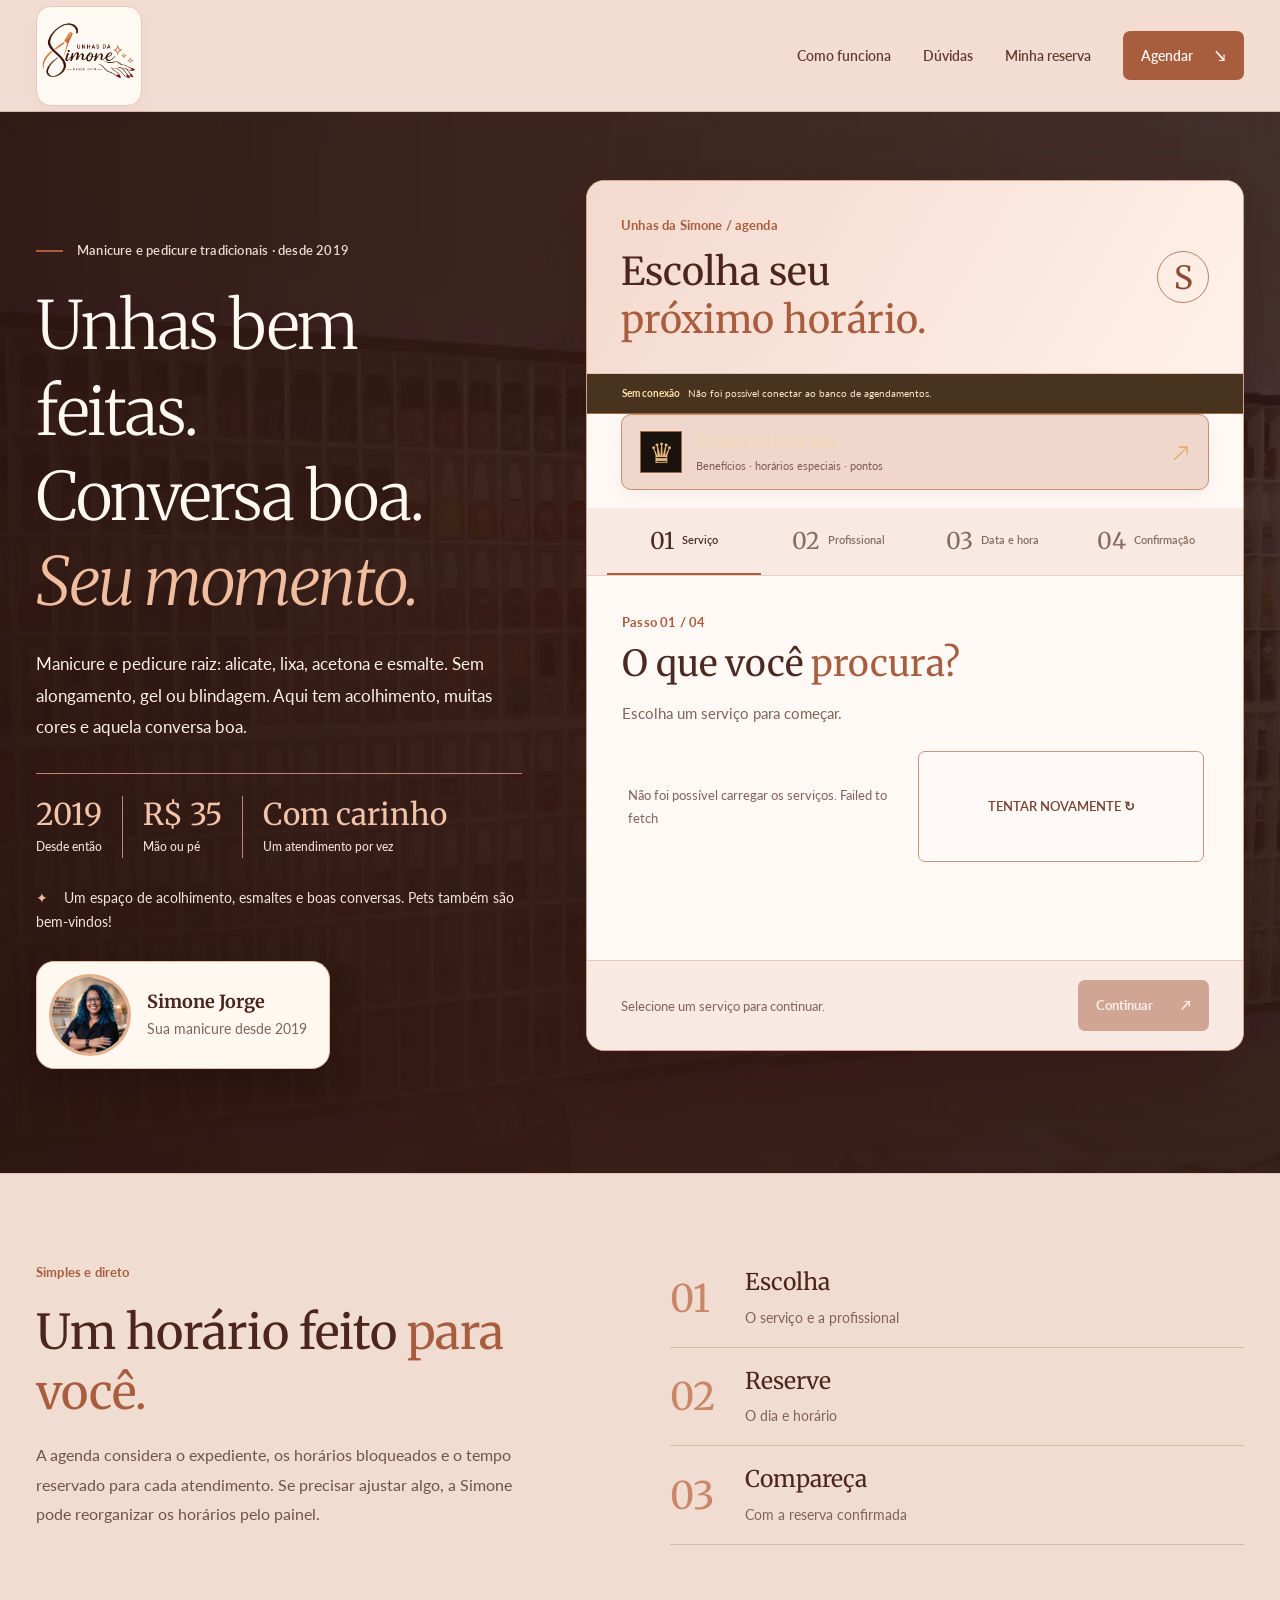
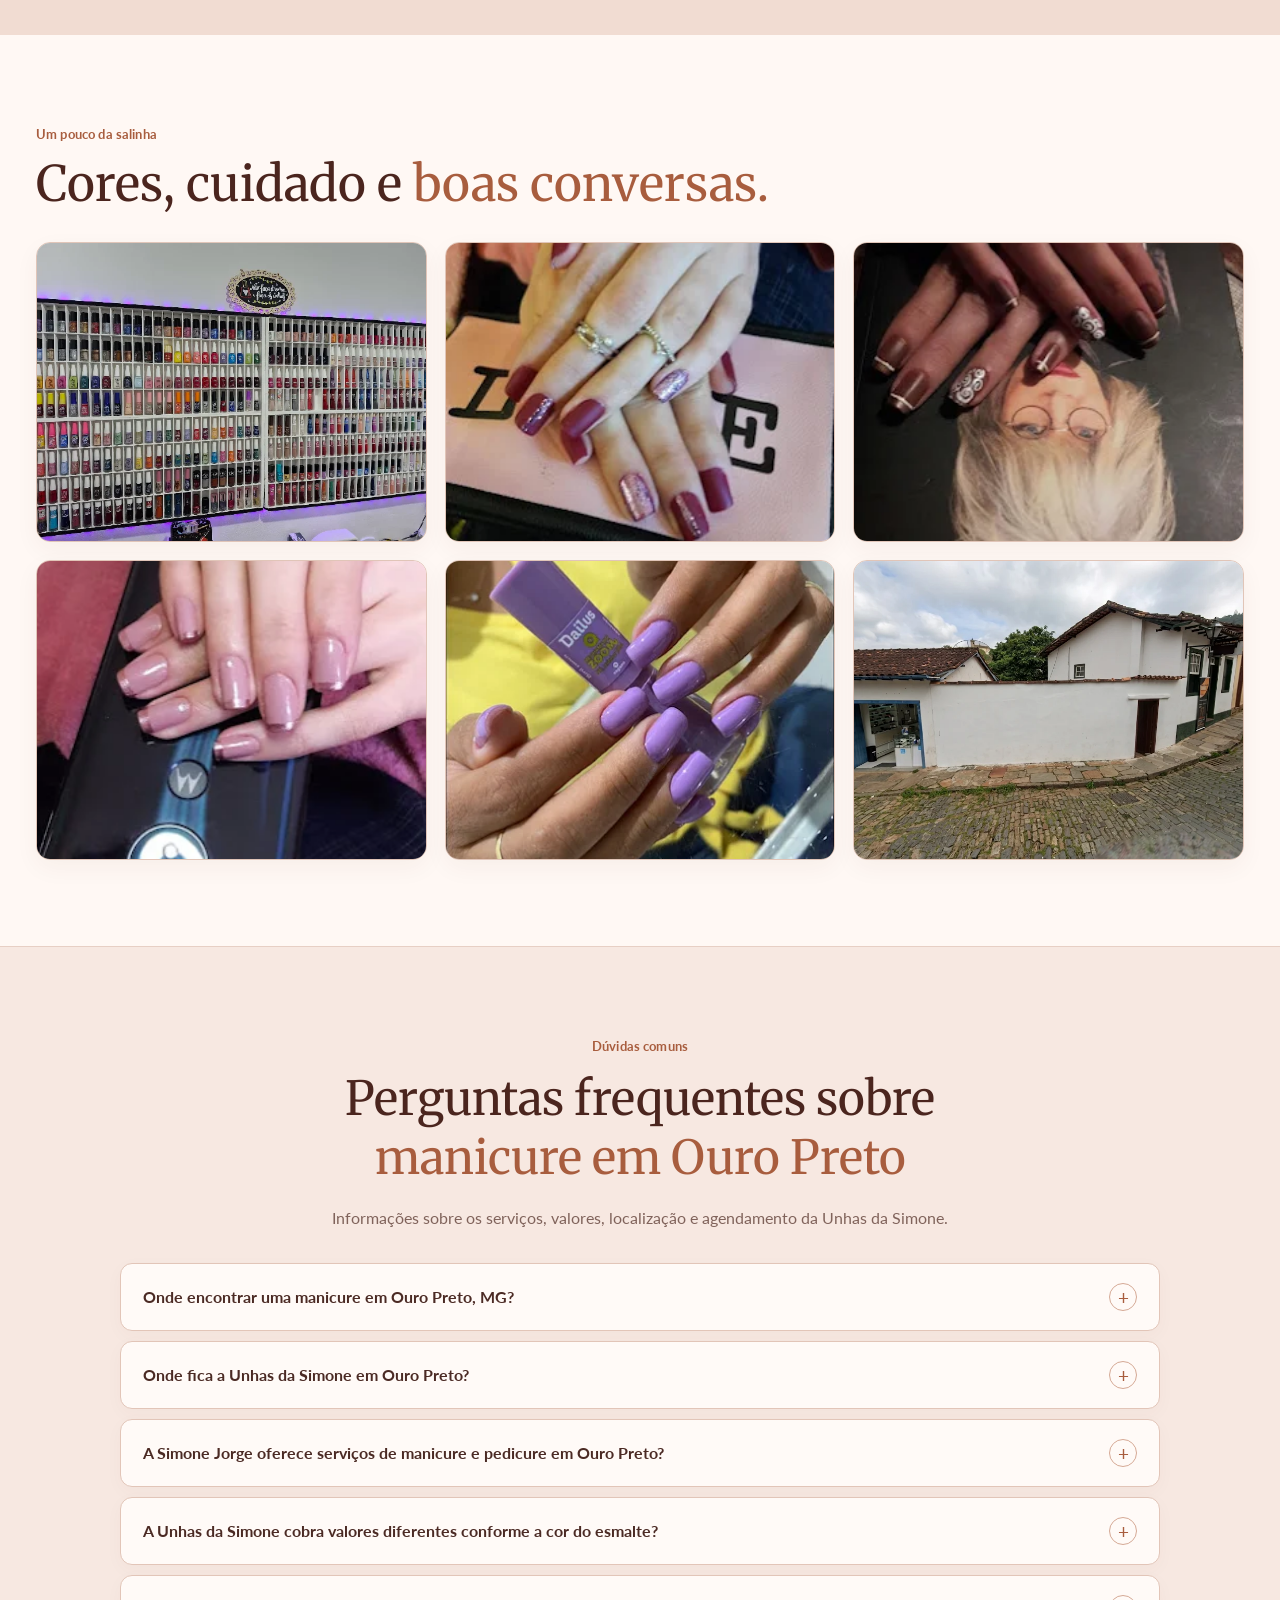
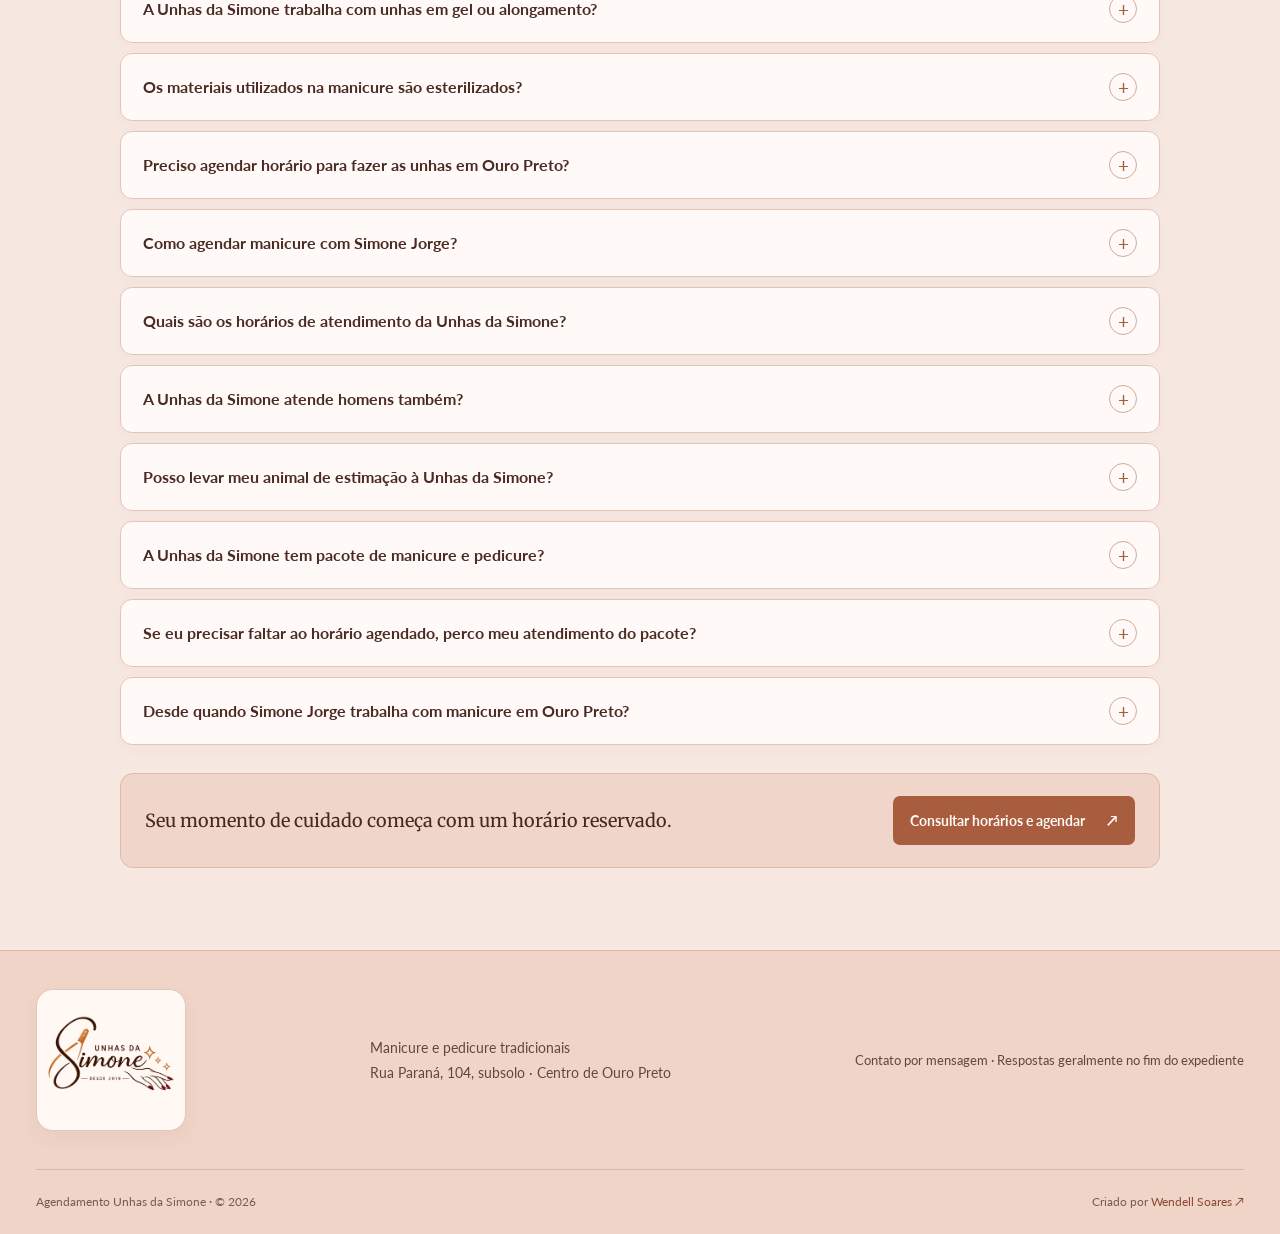
==== commit a379fb47: "Add files via upload" ====
--- a/index.html
+++ b/index.html
@@ -1,130 +1,223 @@
-<!doctype html>
+<!DOCTYPE html>
+
 <html lang="pt-BR">
 <head>
-  <meta charset="utf-8"><meta name="viewport" content="width=device-width,initial-scale=1">
-  <meta name="theme-color" content="#ebc4b0"><meta name="description" content="Unhas da Simone: manicure e pedicure tradicionais, atendimento acolhedor e agendamento fácil."><link rel="manifest" href="assets/manifest.webmanifest"><link rel="icon" href="assets/favicon-32.png">
-  <title>Unhas da Simone | Agendamento</title>
-  <link rel="preconnect" href="https://fonts.googleapis.com"><link rel="preconnect" href="https://fonts.gstatic.com" crossorigin>
-  <link href="https://fonts.googleapis.com/css2?family=Cormorant+Garamond:wght@500;600;700&family=Manrope:wght@400;500;600;700;800&display=swap" rel="stylesheet">
-  <link rel="stylesheet" href="style.css?v=unhas-simone-1">
+<meta charset="utf-8"/><meta content="width=device-width,initial-scale=1" name="viewport"/>
+<meta content="#f1d8cc" name="theme-color"/><meta content="Manicure e pedicure tradicionais no Centro de Ouro Preto, MG. Agende com Simone Jorge na Unhas da Simone: atendimento acolhedor, preço fixo e hora marcada." name="description"/><link href="assets/manifest.webmanifest" rel="manifest"/><link href="assets/favicon-32.png" rel="icon"/>
+<title>Unhas da Simone | Manicure e pedicure em Ouro Preto, MG</title>
+<link href="https://fonts.googleapis.com" rel="preconnect"/><link crossorigin="" href="https://fonts.gstatic.com" rel="preconnect"/>
+<link href="https://fonts.googleapis.com/css2?family=Lato:wght@300;400;500;600;700;900&amp;family=Merriweather:ital,wght@0,300;0,400;0,700;1,300;1,400&amp;display=swap" rel="stylesheet"/>
+<link href="style.css?v=unhas-simone-2" rel="stylesheet"/>
+<script type="application/ld+json">{"@context":"https://schema.org","@type":"FAQPage","mainEntity":[{"@type":"Question","name":"Onde encontrar uma manicure em Ouro Preto, MG?","acceptedAnswer":{"@type":"Answer","text":"A Unhas da Simone é o espaço de manicure e pedicure tradicionais da Simone Jorge, no Centro de Ouro Preto, Minas Gerais. Um lugar para cuidar das unhas com atenção, acolhimento e conversa boa. O atendimento é realizado com hora marcada."}},{"@type":"Question","name":"Onde fica a Unhas da Simone em Ouro Preto?","acceptedAnswer":{"@type":"Answer","text":"A Unhas da Simone fica na Rua Paraná, 104, subsolo, na região central de Ouro Preto, MG. Consulte a localização no Google Maps e trace sua rota."}},{"@type":"Question","name":"A Simone Jorge oferece serviços de manicure e pedicure em Ouro Preto?","acceptedAnswer":{"@type":"Answer","text":"Sim! Simone Jorge oferece manicure e pedicure tradicionais na Unhas da Simone. O atendimento inclui cuidados com as unhas das mãos e dos pés, preparação, cuidado com as cutículas e esmaltação convencional."}},{"@type":"Question","name":"A Unhas da Simone cobra valores diferentes conforme a cor do esmalte?","acceptedAnswer":{"@type":"Answer","text":"Não. O preço é fixo: R$ 35 para mãos e R$ 35 para pés, com ou sem esmalte e com ou sem retirada de cutículas. Se quiser fazer mãos e pés no mesmo atendimento, o total é R$ 70. A cor escolhida não altera o valor."}},{"@type":"Question","name":"A Unhas da Simone trabalha com unhas em gel ou alongamento?","acceptedAnswer":{"@type":"Answer","text":"Não. A Unhas da Simone é especializada em manicure e pedicure tradicionais. Não oferece alongamento, unhas em gel, acrílico, banho de gel ou blindagem. O foco é o cuidado das unhas naturais com técnicas tradicionais."}},{"@type":"Question","name":"Os materiais utilizados na manicure são esterilizados?","acceptedAnswer":{"@type":"Answer","text":"Sim. A higiene é prioridade: os materiais utilizados nos atendimentos são esterilizados. Para clientes fixas ou recorrentes, Simone prefere manter um kit individual. Se você já tiver seu próprio kit de alicate, espátula e cortador, também pode trazê-lo."}},{"@type":"Question","name":"Preciso agendar horário para fazer as unhas em Ouro Preto?","acceptedAnswer":{"@type":"Answer","text":"Sim. A Unhas da Simone atende com hora marcada. Consulte a agenda online para verificar as datas e os horários disponíveis e reservar seu momento, sem precisar esperar na salinha."}},{"@type":"Question","name":"Como agendar manicure com Simone Jorge?","acceptedAnswer":{"@type":"Answer","text":"É simples: acesse a agenda online da Unhas da Simone, escolha o serviço, selecione a profissional, consulte as datas e os horários disponíveis e informe seus dados para confirmar a reserva. Acesse a agenda e faça seu agendamento."}},{"@type":"Question","name":"Quais são os horários de atendimento da Unhas da Simone?","acceptedAnswer":{"@type":"Answer","text":"O atendimento costuma acontecer de terça a sexta-feira, das 9h às 19h, e aos sábados, das 9h às 13h. Os horários podem variar e a disponibilidade é organizada pela agenda. Consulte as opções online antes de se deslocar."}},{"@type":"Question","name":"A Unhas da Simone atende homens também?","acceptedAnswer":{"@type":"Answer","text":"Sim! O atendimento é aberto a todos os gêneros, sem distinção. Qualquer pessoa que queira cuidar das unhas das mãos ou dos pés pode agendar com Simone Jorge."}},{"@type":"Question","name":"Posso levar meu animal de estimação à Unhas da Simone?","acceptedAnswer":{"@type":"Answer","text":"Pode sim! Os pets são bem-vindos na salinha. A proposta é oferecer um ambiente acolhedor para você aproveitar seu momento de cuidado. Se vier com seu bichinho, ele também será bem recebido."}},{"@type":"Question","name":"A Unhas da Simone tem pacote de manicure e pedicure?","acceptedAnswer":{"@type":"Answer","text":"Sim. Há um pacote de seis atendimentos por R$ 140, válido por até dois meses. Você pode combinar os serviços de mãos e pés conforme sua necessidade. O pacote é pago no dia do primeiro atendimento."}},{"@type":"Question","name":"Se eu precisar faltar ao horário agendado, perco meu atendimento do pacote?","acceptedAnswer":{"@type":"Answer","text":"Não necessariamente. Se precisar faltar, avise Simone com antecedência para que o atendimento não seja descontado do pacote. A comunicação antecipada também ajuda a reorganizar a agenda."}},{"@type":"Question","name":"Desde quando Simone Jorge trabalha com manicure em Ouro Preto?","acceptedAnswer":{"@type":"Answer","text":"A Unhas da Simone está presente desde 2019, oferecendo serviços tradicionais de manicure e pedicure em Ouro Preto. A proposta continua a mesma: unhas bem feitas, conversa boa e um momento de cuidado reservado para cada pessoa."}}]}</script>
 </head>
-<body>
-  <header class="topbar">
-    <div class="wrap topbar-inner">
-      <a href="index.html" class="brand" aria-label="Unhas da Simone"><img src="assets/logo.png" alt="Logo Unhas da Simone" width="66" height="66"><span>UNHAS DA <small>SIMONE · DESDE 2019</small></span></a>
-      <nav aria-label="Navegação"><a class="top-link" href="#como-funciona">COMO FUNCIONA</a><a class="top-link" href="minha.html">MINHA RESERVA</a><a class="top-cta" href="#salinha">A SALINHA <span>↘</span></a></nav>
-    </div>
-  </header>
-  <main>
-    <section class="booking-hero">
-      <div class="hero-image" aria-hidden="true"></div><div class="hero-mask" aria-hidden="true"></div>
-      <div class="wrap hero-layout">
-        <div class="hero-copy">
-          <div class="eyebrow"><span></span> MANICURE E PEDICURE · DESDE 2019</div>
-          <p class="micro">UNHAS DA SIMONE</p>
-          <h1>UNHAS BEM FEITAS.<br>CONVERSA BOA.<br><em>SEU MOMENTO.</em></h1>
-          <p class="hero-desc">Manicure e pedicure raiz: alicate, lixa, acetona e esmalte. Sem alongamento, gel ou blindagem. Aqui tem acolhimento, cores e aquela conversa boa.</p>
-          <div class="hero-proof"><div><strong>2019</strong><span>DESDE ENTÃO</span></div><div><strong>35</strong><span>R$ · MÃO OU PÉ</span></div><div><strong>01</strong><span>ATENDIMENTO COM CARINHO</span></div></div>
-          <div class="hero-note"><i>✦</i> Um espaço de acolhimento, esmaltes e boas conversas. Pets também são bem-vindos!</div><img class="hero-profile" src="assets/avatar-simone.webp" alt="Simone, manicure da Unhas da Simone" loading="lazy" width="180" height="240">
-        </div>
-        <div class="booking-shell" id="formulario">
-          <div class="shell-header"><div><span class="micro">UNHAS DA SIMONE / AGENDA</span><h2>ESCOLHA SEU<br><em>PRÓXIMO HORÁRIO.</em></h2></div><div class="shell-mark">S</div></div>
-          <div class="demo-banner" id="demoBanner" hidden><strong>SEM CONEXÃO</strong><span>Não foi possível conectar ao banco de agendamentos.</span></div>
-          <button id="vipToggle" class="vip-hero-cta" type="button" aria-haspopup="dialog" aria-controls="vipDialog">
-            <span class="vip-hero-crown" aria-hidden="true">♛</span>
-            <span class="vip-hero-copy"><strong id="vipToggleTitle">CLIENTE VIP? ENTRE AQUI</strong><small id="vipToggleText">BENEFÍCIOS · HORÁRIOS ESPECIAIS · PONTOS</small></span>
-            <span class="vip-hero-arrow" aria-hidden="true">↗</span>
-          </button>
-          <dialog id="vipDialog" class="vip-dialog" aria-labelledby="vipDialogTitle">
-            <div class="vip-dialog-inner">
-              <div class="vip-dialog-heading">
-                <div><span class="micro">UNHAS DA SIMONE · VIP</span><h2 id="vipDialogTitle">ÁREA <em>VIP.</em></h2></div>
-                <button id="closeVipDialog" class="vip-dialog-close" type="button" aria-label="Fechar acesso VIP">×</button>
-              </div>
-              <div id="vipAccessPanel" class="vip-access-panel">
-                <p>Informe o código individual e o WhatsApp cadastrado para liberar seus benefícios, horários exclusivos e pontuação.</p>
-                <div class="vip-entry-grid"><div><label for="vipPhone">WHATSAPP CADASTRADO</label><input id="vipPhone" type="tel" inputmode="tel" autocomplete="tel" maxlength="25" placeholder="(31) 99999-9999"></div><div><label for="vipCode">CÓDIGO VIP</label><input id="vipCode" type="text" maxlength="30" autocapitalize="characters" placeholder="VIP-XXXXXXXX"></div><button id="validateVip" type="button">ACESSAR VIP ↗</button></div>
-                <p id="vipMessage" class="vip-message" role="status" aria-live="polite"></p>
-                <div id="vipDashboard" class="vip-dashboard" hidden></div>
-              </div>
-            </div>
-          </dialog>
-          <ol class="steps" id="steps" aria-label="Etapas da reserva">
-            <li class="active" data-step="1"><span>01</span><small>SERVIÇO</small></li>
-            <li data-step="2"><span>02</span><small>PROFISSIONAL</small></li>
-            <li data-step="3"><span>03</span><small>DATA E HORA</small></li>
-            <li data-step="4"><span>04</span><small>CONFIRMAÇÃO</small></li>
-          </ol>
-          <div class="shell-body">
-            <section class="wizard-panel active" data-panel="1">
-              <div class="step-heading"><span class="micro">PASSO 01 / 04</span><h3>O QUE VOCÊ <em>PROCURA?</em></h3><p>Escolha um serviço para começar.</p></div>
-              <div id="serviceOptions" class="service-options" aria-label="Serviços disponíveis"></div>
-            </section>
-            <section class="wizard-panel" data-panel="2">
-              <div class="step-heading"><span class="micro">PASSO 02 / 04</span><h3>VAMOS CUIDAR DAS SUAS <em>UNHAS?</em></h3><p>Escolha quem vai cuidar das suas unhas.</p></div>
-              <div id="proOptions" class="pro-options"></div>
-            </section>
-            <section class="wizard-panel" data-panel="3">
-              <div class="step-heading"><span class="micro">PASSO 03 / 04</span><h3>RESERVE SEU <em>MELHOR MOMENTO.</em></h3><p>Os horários exibidos refletem a agenda atual do profissional.</p></div>
-              <div class="calendar-bar"><div><span class="micro">ESCOLHA O DIA</span><strong id="monthTitle">—</strong></div><div class="calendar-arrows"><button id="datePrev" type="button" aria-label="Datas anteriores"><svg viewBox="0 0 24 24" aria-hidden="true"><path d="m15 18-6-6 6-6"/></svg></button><button id="dateNext" type="button" aria-label="Próximas datas"><svg viewBox="0 0 24 24" aria-hidden="true"><path d="m9 18 6-6-6-6"/></svg></button></div></div>
-              <div class="days-strip" id="daysStrip" aria-label="Escolha a data"></div>
-              <div class="times-heading"><span class="micro">HORÁRIOS DISPONÍVEIS</span><span id="availabilityMeta">—</span></div>
-              <div class="slots-area" id="slotArea" aria-live="polite"><div class="empty-note">Escolha uma data para consultar os horários.</div></div>
-            </section>
-            <section class="wizard-panel" data-panel="4">
-              <div class="step-heading"><span class="micro">PASSO 04 / 04</span><h3>FALTA POUCO PARA <em>CONFIRMAR.</em></h3><p>Confira os detalhes e informe seus dados.</p></div>
-              <div class="summary" id="summary"></div>
-              <form id="bookingForm" novalidate>
-                <label for="clientName">SEU NOME <b>*</b></label><input id="clientName" name="name" autocomplete="name" maxlength="100" required placeholder="Como podemos chamar você?">
-                <div class="field-grid"><div><label for="clientPhone">WHATSAPP COM DDD <b>*</b></label><input id="clientPhone" name="phone" type="tel" inputmode="tel" autocomplete="tel" maxlength="25" required placeholder="(31) 99999-9999"></div><div><label for="clientEmail">E-MAIL <small>(OPCIONAL)</small></label><input id="clientEmail" name="email" type="email" autocomplete="email" placeholder="voce@exemplo.com" maxlength="150"></div></div>
-                <div class="coupon-entry">
-                  <label for="clientCouponCode">CUPOM DE DESCONTO <small>(OPCIONAL)</small></label>
-                  <div class="coupon-entry-row"><input id="clientCouponCode" type="text" maxlength="30" autocomplete="off" placeholder="Digite seu código"><button id="applyCoupon" type="button">APLICAR</button></div>
-                  <p id="couponMessage" class="coupon-message" role="status" aria-live="polite"></p>
-                </div>
-                <label for="clientNotes">OBSERVAÇÃO <small>(OPCIONAL)</small></label><textarea id="clientNotes" rows="2" maxlength="400" placeholder="Algo que a equipe deva saber antes do atendimento?"></textarea>
-                <label class="consent"><input type="checkbox" id="consent"><span>Concordo com o uso dos meus dados para realizar e administrar esta reserva. Dados usados apenas para a finalidade do agendamento. <b>*</b></span></label>
-                <p class="form-error" id="formError" role="alert" hidden></p>
-              </form>
-            </section>
-            <section class="wizard-panel" data-panel="5" id="confirmedPanel">
-              <div class="confirmed-ornament">✦</div>
-              <span class="micro">RESERVA CONFIRMADA</span><h3>HORÁRIO <em>GARANTIDO.</em></h3>
-              <p>Seu horário foi registrado na agenda da Unhas da Simone.</p>
-              <div class="summary" id="confirmationInfo"></div>
-              <div class="confirmation-actions">
-                <a id="googleCalendarLink" href="#" class="action-primary" target="_blank" rel="noopener noreferrer">ADICIONAR AO GOOGLE AGENDA <span>↗</span></a>
-                <button id="downloadCalendar" type="button" class="action-secondary">SALVAR NA AGENDA DO CELULAR (.ICS)</button>
-                <a id="whatsappSummary" href="#" class="action-secondary" target="_blank" rel="noopener noreferrer">ENVIAR RESUMO PARA MEU WHATSAPP ↗</a>
-                <a id="manageLink" href="minha.html" class="action-secondary">VER / CANCELAR MINHA RESERVA ↗</a>
-                <a href="index.html" class="action-secondary">VOLTAR AO INÍCIO ↗</a>
-              </div>
-              <p class="soft-note">O arquivo de agenda inclui alertas de 1 hora e 30 minutos antes, quando o aplicativo de calendário aceita esses avisos. No Google Agenda, os alertas também respeitam as notificações configuradas na sua conta. No WhatsApp, confira o resumo e toque em enviar.</p>
-              <button id="newBooking" type="button" class="action-secondary">FAZER NOVO AGENDAMENTO ↗</button>
-            </section>
-          </div>
-          <div class="shell-footer" id="wizardFooter"><button id="backBtn" type="button" class="back-btn" hidden>← VOLTAR</button><span class="step-hint" id="stepHint">Selecione um serviço para continuar.</span><button type="button" class="next-btn" id="nextBtn" disabled>CONTINUAR <span>↗</span></button></div>
-        </div>
-      </div>
-    </section>
-    <section class="how-section" id="como-funciona"><div class="wrap"><div><p class="micro">SIMPLES E DIRETO</p><h2>UM HORÁRIO FEITO <em>PARA VOCÊ.</em></h2><p>A agenda considera o expediente, os horários bloqueados e o tempo reservado para cada atendimento. Se precisar ajustar algo, a Simone pode reorganizar os horários pelo painel.</p></div><div class="how-list"><div><span>01</span><strong>ESCOLHA</strong><small>O serviço e a profissional</small></div><div><span>02</span><strong>RESERVE</strong><small>O dia e horário</small></div><div><span>03</span><strong>COMPAREÇA</strong><small>Com a reserva confirmada</small></div></div></div></section>
-    <section class="gallery-section" id="salinha">
-      <div class="wrap">
-        <p class="micro">UM POUCO DA SALINHA</p>
-        <h2>CORES, CUIDADO E <em>BOAS CONVERSAS.</em></h2>
-        <div class="gallery-grid">
-          <img src="assets/esmaltes.webp" alt="Coleção de esmaltes da Unhas da Simone" loading="lazy">
-          <img src="assets/trabalho-01.webp" alt="Unhas esmaltadas em tom vinho com detalhes" loading="lazy">
-          <img src="assets/trabalho-02.webp" alt="Trabalho de manicure com decoração nas unhas" loading="lazy">
-          <img src="assets/trabalho-03.webp" alt="Unhas com esmaltação em tom rosado" loading="lazy">
-          <img src="assets/trabalho-04.webp" alt="Unhas em tom lilás" loading="lazy">
-          <img src="assets/espaco.webp" alt="Fachada do espaço Unhas da Simone" loading="lazy">
-        </div>
-      </div>
-    </section>
-  </main>
-  <footer class="site-footer"><div class="wrap"><div class="footer-main"><div><img src="assets/logo.png" alt="Logo Unhas da Simone" width="54" height="54"><strong>UNHAS DA SIMONE</strong></div><p>Manicure e pedicure tradicionais<br>Terça a sábado · Atendimento com hora marcada</p><span>Contato por mensagem · Respostas geralmente no fim do expediente</span></div><div class="footer-small"><span>Agendamento Unhas da Simone · © <span id="currentYear">2026</span></span><span>Criado por <a href="https://wendellsoares.jor.br" target="_blank" rel="noopener noreferrer">Wendell Soares ↗</a></span></div></div></footer>
-  <script>if('serviceWorker' in navigator){window.addEventListener('load',()=>navigator.serviceWorker.register('./sw.js').catch(()=>{}));}</script>
-  <script src="app.js?v=unhas-simone-1" defer></script>
+<body class="public-site">
+<header class="topbar">
+<div class="wrap topbar-inner">
+<a aria-label="Unhas da Simone — desde 2019" class="brand" href="index.html"><img alt="Unhas da Simone, logo completa com a assinatura desde 2019" height="104" src="assets/logo-horizontal.png" width="112"/></a>
+<nav aria-label="Navegação"><a class="top-link" href="#como-funciona">Como funciona</a><a class="top-link" href="#perguntas-frequentes">Dúvidas</a><a class="top-link" href="minha.html">Minha reserva</a><a class="top-cta" href="#formulario">Agendar <span>↘</span></a></nav>
+</div>
+</header>
+<main>
+<section class="booking-hero">
+<div aria-hidden="true" class="hero-image"></div><div aria-hidden="true" class="hero-mask"></div>
+<div class="wrap hero-layout">
+<div class="hero-copy">
+<div class="eyebrow"><span></span> Manicure e pedicure tradicionais · desde 2019</div>
+<h1>Unhas bem feitas.<br/>Conversa boa.<br/><em>Seu momento.</em></h1>
+<p class="hero-desc">Manicure e pedicure raiz: alicate, lixa, acetona e esmalte. Sem alongamento, gel ou blindagem. Aqui tem acolhimento, muitas cores e aquela conversa boa.</p>
+<div class="hero-proof"><div><strong>2019</strong><span>Desde então</span></div><div><strong>R$ 35</strong><span>Mão ou pé</span></div><div><strong>Com carinho</strong><span>Um atendimento por vez</span></div></div>
+<div class="hero-note"><i>✦</i> Um espaço de acolhimento, esmaltes e boas conversas. Pets também são bem-vindos!</div>
+<div class="hero-profile-card"><img alt="Simone Jorge, manicure da Unhas da Simone" class="hero-profile" height="240" loading="lazy" src="assets/avatar-simone.webp" width="180"/><div><strong>Simone Jorge</strong><span>Sua manicure desde 2019</span></div></div>
+</div>
+<div class="booking-shell" id="formulario">
+<div class="shell-header"><div><span class="micro">Unhas da Simone / agenda</span><h2>Escolha seu<br/><em>próximo horário.</em></h2></div><div class="shell-mark">S</div></div>
+<div class="demo-banner" hidden="" id="demoBanner"><strong>Sem conexão</strong><span>Não foi possível conectar ao banco de agendamentos.</span></div>
+<button aria-controls="vipDialog" aria-haspopup="dialog" class="vip-hero-cta" id="vipToggle" type="button">
+<span aria-hidden="true" class="vip-hero-crown">♛</span>
+<span class="vip-hero-copy"><strong id="vipToggleTitle">Cliente VIP? Entre aqui</strong><small id="vipToggleText">Benefícios · horários especiais · pontos</small></span>
+<span aria-hidden="true" class="vip-hero-arrow">↗</span>
+</button>
+<dialog aria-labelledby="vipDialogTitle" class="vip-dialog" id="vipDialog">
+<div class="vip-dialog-inner">
+<div class="vip-dialog-heading">
+<div><span class="micro">Unhas da Simone · VIP</span><h2 id="vipDialogTitle">Área <em>VIP.</em></h2></div>
+<button aria-label="Fechar acesso VIP" class="vip-dialog-close" id="closeVipDialog" type="button">×</button>
+</div>
+<div class="vip-access-panel" id="vipAccessPanel">
+<p>Informe o código individual e o WhatsApp cadastrado para liberar seus benefícios, horários exclusivos e pontuação.</p>
+<div class="vip-entry-grid"><div><label for="vipPhone">WhatsApp cadastrado</label><input autocomplete="tel" id="vipPhone" inputmode="tel" maxlength="25" placeholder="(31) 99999-9999" type="tel"/></div><div><label for="vipCode">Código VIP</label><input autocapitalize="characters" id="vipCode" maxlength="30" placeholder="VIP-XXXXXXXX" type="text"/></div><button id="validateVip" type="button">Acessar VIP ↗</button></div>
+<p aria-live="polite" class="vip-message" id="vipMessage" role="status"></p>
+<div class="vip-dashboard" hidden="" id="vipDashboard"></div>
+</div>
+</div>
+</dialog>
+<ol aria-label="Etapas da reserva" class="steps" id="steps">
+<li class="active" data-step="1"><span>01</span><small>Serviço</small></li>
+<li data-step="2"><span>02</span><small>Profissional</small></li>
+<li data-step="3"><span>03</span><small>Data e hora</small></li>
+<li data-step="4"><span>04</span><small>Confirmação</small></li>
+</ol>
+<div class="shell-body">
+<section class="wizard-panel active" data-panel="1">
+<div class="step-heading"><span class="micro">Passo 01 / 04</span><h3>O que você <em>procura?</em></h3><p>Escolha um serviço para começar.</p></div>
+<div aria-label="Serviços disponíveis" class="service-options" id="serviceOptions"></div>
+</section>
+<section class="wizard-panel" data-panel="2">
+<div class="step-heading"><span class="micro">Passo 02 / 04</span><h3>Vamos cuidar das suas <em>unhas?</em></h3><p>Escolha quem vai cuidar das suas unhas.</p></div>
+<div class="pro-options" id="proOptions"></div>
+</section>
+<section class="wizard-panel" data-panel="3">
+<div class="step-heading"><span class="micro">Passo 03 / 04</span><h3>Reserve seu <em>melhor momento.</em></h3><p>Os horários exibidos refletem a agenda atual do profissional.</p></div>
+<div class="calendar-bar"><div><span class="micro">Escolha o dia</span><strong id="monthTitle">—</strong></div><div class="calendar-arrows"><button aria-label="Datas anteriores" id="datePrev" type="button"><svg aria-hidden="true" viewbox="0 0 24 24"><path d="m15 18-6-6 6-6"></path></svg></button><button aria-label="Próximas datas" id="dateNext" type="button"><svg aria-hidden="true" viewbox="0 0 24 24"><path d="m9 18 6-6-6-6"></path></svg></button></div></div>
+<div aria-label="Escolha a data" class="days-strip" id="daysStrip"></div>
+<div class="times-heading"><span class="micro">Horários disponíveis</span><span id="availabilityMeta">—</span></div>
+<div aria-live="polite" class="slots-area" id="slotArea"><div class="empty-note">Escolha uma data para consultar os horários.</div></div>
+</section>
+<section class="wizard-panel" data-panel="4">
+<div class="step-heading"><span class="micro">Passo 04 / 04</span><h3>Falta pouco para <em>confirmar.</em></h3><p>Confira os detalhes e informe seus dados.</p></div>
+<div class="summary" id="summary"></div>
+<form id="bookingForm" novalidate="">
+<label for="clientName">Seu nome <b>*</b></label><input autocomplete="name" id="clientName" maxlength="100" name="name" placeholder="Como podemos chamar você?" required=""/>
+<div class="field-grid"><div><label for="clientPhone">WhatsApp com DDD <b>*</b></label><input autocomplete="tel" id="clientPhone" inputmode="tel" maxlength="25" name="phone" placeholder="(31) 99999-9999" required="" type="tel"/></div><div><label for="clientEmail">E-mail <small>(Opcional)</small></label><input autocomplete="email" id="clientEmail" maxlength="150" name="email" placeholder="voce@exemplo.com" type="email"/></div></div>
+<div class="coupon-entry">
+<label for="clientCouponCode">Cupom de desconto <small>(Opcional)</small></label>
+<div class="coupon-entry-row"><input autocomplete="off" id="clientCouponCode" maxlength="30" placeholder="Digite seu código" type="text"/><button id="applyCoupon" type="button">Aplicar</button></div>
+<p aria-live="polite" class="coupon-message" id="couponMessage" role="status"></p>
+</div>
+<label for="clientNotes">Observação <small>(Opcional)</small></label><textarea id="clientNotes" maxlength="400" placeholder="Algo que a equipe deva saber antes do atendimento?" rows="2"></textarea>
+<label class="consent"><input id="consent" type="checkbox"/><span>Concordo com o uso dos meus dados para realizar e administrar esta reserva. Dados usados apenas para a finalidade do agendamento. <b>*</b></span></label>
+<p class="form-error" hidden="" id="formError" role="alert"></p>
+</form>
+</section>
+<section class="wizard-panel" data-panel="5" id="confirmedPanel">
+<div class="confirmed-ornament">✦</div>
+<span class="micro">Reserva confirmada</span><h3>Horário <em>garantido.</em></h3>
+<p>Seu horário foi registrado na agenda da Unhas da Simone.</p>
+<div class="summary" id="confirmationInfo"></div>
+<div class="confirmation-actions">
+<a class="action-primary" href="#" id="googleCalendarLink" rel="noopener noreferrer" target="_blank">Adicionar ao Google Agenda <span>↗</span></a>
+<button class="action-secondary" id="downloadCalendar" type="button">Salvar na agenda do celular (.ics)</button>
+<a class="action-secondary" href="#" id="whatsappSummary" rel="noopener noreferrer" target="_blank">Enviar resumo para meu WhatsApp ↗</a>
+<a class="action-secondary" href="minha.html" id="manageLink">Ver / cancelar minha reserva ↗</a>
+<a class="action-secondary" href="index.html">Voltar ao início ↗</a>
+</div>
+<p class="soft-note">O arquivo de agenda inclui alertas de 1 hora e 30 minutos antes, quando o aplicativo de calendário aceita esses avisos. No Google Agenda, os alertas também respeitam as notificações configuradas na sua conta. No WhatsApp, confira o resumo e toque em enviar.</p>
+<button class="action-secondary" id="newBooking" type="button">Fazer novo agendamento ↗</button>
+</section>
+</div>
+<div class="shell-footer" id="wizardFooter"><button class="back-btn" hidden="" id="backBtn" type="button">← Voltar</button><span class="step-hint" id="stepHint">Selecione um serviço para continuar.</span><button class="next-btn" disabled="" id="nextBtn" type="button">Continuar <span>↗</span></button></div>
+</div>
+</div>
+</section>
+<section class="how-section" id="como-funciona" data-reveal><div class="wrap"><div><p class="micro">Simples e direto</p><h2>Um horário feito <em>para você.</em></h2><p>A agenda considera o expediente, os horários bloqueados e o tempo reservado para cada atendimento. Se precisar ajustar algo, a Simone pode reorganizar os horários pelo painel.</p></div><div class="how-list"><div><span>01</span><strong>Escolha</strong><small>O serviço e a profissional</small></div><div><span>02</span><strong>Reserve</strong><small>O dia e horário</small></div><div><span>03</span><strong>Compareça</strong><small>Com a reserva confirmada</small></div></div></div></section>
+<section class="gallery-section" id="salinha" data-reveal>
+<div class="wrap">
+<p class="micro">Um pouco da salinha</p>
+<h2>Cores, cuidado e <em>boas conversas.</em></h2>
+<div class="gallery-grid">
+<img alt="Coleção de esmaltes da Unhas da Simone" loading="lazy" src="assets/esmaltes.webp"/>
+<img alt="Unhas esmaltadas em tom vinho com detalhes" loading="lazy" src="assets/trabalho-01.webp"/>
+<img alt="Trabalho de manicure com decoração nas unhas" loading="lazy" src="assets/trabalho-02.webp"/>
+<img alt="Unhas com esmaltação em tom rosado" loading="lazy" src="assets/trabalho-03.webp"/>
+<img alt="Unhas em tom lilás" loading="lazy" src="assets/trabalho-04.webp"/>
+<img alt="Fachada do espaço Unhas da Simone" loading="lazy" src="assets/espaco.webp"/>
+</div>
+</div>
+</section>
+</main>
+<section aria-labelledby="faq-title" class="faq-section" data-reveal="" id="perguntas-frequentes">
+<div class="wrap faq-wrap">
+<div class="faq-intro">
+<p class="micro">Dúvidas comuns</p>
+<h2 id="faq-title">Perguntas frequentes sobre <em>manicure em Ouro Preto</em></h2>
+<p>Informações sobre os serviços, valores, localização e agendamento da Unhas da Simone.</p>
+</div>
+<div class="faq-list">
+<details class="faq-item">
+<summary>Onde encontrar uma manicure em Ouro Preto, MG?</summary>
+<div class="faq-answer"><p>A Unhas da Simone é o espaço de manicure e pedicure tradicionais da Simone Jorge, no Centro de Ouro Preto, Minas Gerais. Um lugar para cuidar das unhas com atenção, acolhimento e conversa boa. O atendimento é realizado com hora marcada.</p></div>
+</details>
+<details class="faq-item">
+<summary>Onde fica a Unhas da Simone em Ouro Preto?</summary>
+<div class="faq-answer"><p>A Unhas da Simone fica na Rua Paraná, 104, subsolo, na região central de Ouro Preto, MG. <a href="https://www.google.com/maps/search/?api=1&amp;query=Rua+Paran%C3%A1+104+subsolo+Centro+Ouro+Preto+MG" rel="noopener noreferrer" target="_blank">Consulte a localização no Google Maps e trace sua rota.</a></p></div>
+</details>
+<details class="faq-item">
+<summary>A Simone Jorge oferece serviços de manicure e pedicure em Ouro Preto?</summary>
+<div class="faq-answer"><p>Sim! Simone Jorge oferece manicure e pedicure tradicionais na Unhas da Simone. O atendimento inclui cuidados com as unhas das mãos e dos pés, preparação, cuidado com as cutículas e esmaltação convencional.</p></div>
+</details>
+<details class="faq-item">
+<summary>A Unhas da Simone cobra valores diferentes conforme a cor do esmalte?</summary>
+<div class="faq-answer"><p>Não. O preço é fixo: R$ 35 para mãos e R$ 35 para pés, com ou sem esmalte e com ou sem retirada de cutículas. Se quiser fazer mãos e pés no mesmo atendimento, o total é R$ 70. A cor escolhida não altera o valor.</p></div>
+</details>
+<details class="faq-item">
+<summary>A Unhas da Simone trabalha com unhas em gel ou alongamento?</summary>
+<div class="faq-answer"><p>Não. A Unhas da Simone é especializada em manicure e pedicure tradicionais. Não oferece alongamento, unhas em gel, acrílico, banho de gel ou blindagem. O foco é o cuidado das unhas naturais com técnicas tradicionais.</p></div>
+</details>
+<details class="faq-item">
+<summary>Os materiais utilizados na manicure são esterilizados?</summary>
+<div class="faq-answer"><p>Sim. A higiene é prioridade: os materiais utilizados nos atendimentos são esterilizados. Para clientes fixas ou recorrentes, Simone prefere manter um kit individual. Se você já tiver seu próprio kit de alicate, espátula e cortador, também pode trazê-lo.</p></div>
+</details>
+<details class="faq-item">
+<summary>Preciso agendar horário para fazer as unhas em Ouro Preto?</summary>
+<div class="faq-answer"><p>Sim. A Unhas da Simone atende com hora marcada. Consulte a agenda online para verificar as datas e os horários disponíveis e reservar seu momento, sem precisar esperar na salinha.</p></div>
+</details>
+<details class="faq-item">
+<summary>Como agendar manicure com Simone Jorge?</summary>
+<div class="faq-answer"><p>É simples: acesse a agenda online da Unhas da Simone, escolha o serviço, selecione a profissional, consulte as datas e os horários disponíveis e informe seus dados para confirmar a reserva. <a href="#formulario">Acesse a agenda e faça seu agendamento.</a></p></div>
+</details>
+<details class="faq-item">
+<summary>Quais são os horários de atendimento da Unhas da Simone?</summary>
+<div class="faq-answer"><p>O atendimento costuma acontecer de terça a sexta-feira, das 9h às 19h, e aos sábados, das 9h às 13h. Os horários podem variar e a disponibilidade é organizada pela agenda. Consulte as opções online antes de se deslocar.</p></div>
+</details>
+<details class="faq-item">
+<summary>A Unhas da Simone atende homens também?</summary>
+<div class="faq-answer"><p>Sim! O atendimento é aberto a todos os gêneros, sem distinção. Qualquer pessoa que queira cuidar das unhas das mãos ou dos pés pode agendar com Simone Jorge.</p></div>
+</details>
+<details class="faq-item">
+<summary>Posso levar meu animal de estimação à Unhas da Simone?</summary>
+<div class="faq-answer"><p>Pode sim! Os pets são bem-vindos na salinha. A proposta é oferecer um ambiente acolhedor para você aproveitar seu momento de cuidado. Se vier com seu bichinho, ele também será bem recebido.</p></div>
+</details>
+<details class="faq-item">
+<summary>A Unhas da Simone tem pacote de manicure e pedicure?</summary>
+<div class="faq-answer"><p>Sim. Há um pacote de seis atendimentos por R$ 140, válido por até dois meses. Você pode combinar os serviços de mãos e pés conforme sua necessidade. O pacote é pago no dia do primeiro atendimento.</p></div>
+</details>
+<details class="faq-item">
+<summary>Se eu precisar faltar ao horário agendado, perco meu atendimento do pacote?</summary>
+<div class="faq-answer"><p>Não necessariamente. Se precisar faltar, avise Simone com antecedência para que o atendimento não seja descontado do pacote. A comunicação antecipada também ajuda a reorganizar a agenda.</p></div>
+</details>
+<details class="faq-item">
+<summary>Desde quando Simone Jorge trabalha com manicure em Ouro Preto?</summary>
+<div class="faq-answer"><p>A Unhas da Simone está presente desde 2019, oferecendo serviços tradicionais de manicure e pedicure em Ouro Preto. A proposta continua a mesma: unhas bem feitas, conversa boa e um momento de cuidado reservado para cada pessoa.</p></div>
+</details>
+</div>
+<div class="faq-cta"><p>Seu momento de cuidado começa com um horário reservado.</p><a class="faq-book" href="#formulario">Consultar horários e agendar <span aria-hidden="true">↗</span></a></div>
+</div>
+</section>
+<footer class="site-footer"><div class="wrap"><div class="footer-main"><div class="footer-brand"><img alt="Unhas da Simone — logo completa, desde 2019" height="130" src="assets/logo-horizontal.png" width="140"/></div><p>Manicure e pedicure tradicionais<br/>Rua Paraná, 104, subsolo · Centro de Ouro Preto</p><span>Contato por mensagem · Respostas geralmente no fim do expediente</span></div><div class="footer-small"><span>Agendamento Unhas da Simone · © <span id="currentYear">2026</span></span><span>Criado por <a href="https://wendellsoares.jor.br" rel="noopener noreferrer" target="_blank">Wendell Soares ↗</a></span></div></div></footer>
+<script>if('serviceWorker' in navigator){window.addEventListener('load',()=>navigator.serviceWorker.register('./sw.js').catch(()=>{}));}</script>
+<script>
+  document.addEventListener('DOMContentLoaded', () => {
+    const revealTargets = document.querySelectorAll('[data-reveal], .hero-copy, .booking-shell');
+    if (window.matchMedia('(prefers-reduced-motion: reduce)').matches) {
+      revealTargets.forEach(el => el.classList.add('is-visible'));
+      return;
+    }
+    revealTargets.forEach(el => el.classList.add('reveal-on-scroll'));
+    if (!('IntersectionObserver' in window)) {
+      revealTargets.forEach(el => el.classList.add('is-visible'));
+      return;
+    }
+    const observer = new IntersectionObserver(entries => {
+      entries.forEach(entry => {
+        if (entry.isIntersecting) {
+          entry.target.classList.add('is-visible');
+          observer.unobserve(entry.target);
+        }
+      });
+    }, { threshold: 0.12, rootMargin: '0px 0px -35px 0px' });
+    revealTargets.forEach(el => observer.observe(el));
+  });
+</script>
+<script defer="" src="app.js?v=unhas-simone-2"></script>
 </body>
 </html>
--- a/style.css
+++ b/style.css
@@ -155,3 +155,210 @@
 .recovery-card p{color:#80635b!important}
 .recovery-card label{color:#71483d!important}
 .recovery-card input{background:#fffdfb!important;border:1px solid #d7b8aa!important;color:#4b2a24!important;border-radius:8px}
+
+
+/* UNHAS DA SIMONE — refinamento visual 02: Merriweather, contraste e leitura */
+body.public-site{
+  --font:"Lato",Arial,sans-serif;
+  --display:"Merriweather",Georgia,serif;
+  --ink:#3a1d16;
+  --bg:#f7e8e1;
+  --card:#fff8f4;
+  --card2:#f4ded4;
+  --line:#d9b9aa;
+  --accent:#a85d3e;
+  --accent2:#c98767;
+  --light:#4b2a24;
+  --muted:#80635b;
+}
+html:has(body.public-site){scroll-behavior:smooth;scroll-padding-top:120px}
+body.public-site{font-family:var(--font);font-size:16px;line-height:1.65;color:#4b2a24}
+body.public-site .topbar{height:112px;background:#f3ddd3;border-bottom:1px solid #d7b8aa;box-shadow:0 5px 22px #5b2e1a0a}
+body.public-site .topbar-inner{gap:24px}
+body.public-site .brand{display:flex;align-items:center;justify-content:flex-start;min-width:110px}
+body.public-site .brand img{width:106px;height:100px;object-fit:contain;object-position:center;background:#fff8f3;border:1px solid #e6c9bd;border-radius:15px;padding:3px;box-shadow:0 5px 16px #6a38200d}
+body.public-site .topbar nav{gap:clamp(16px,2.5vw,34px)}
+body.public-site .top-link,
+body.public-site .top-cta{font-size:14px;font-weight:600;letter-spacing:0;text-transform:none}
+body.public-site .top-link{color:#633b31}
+body.public-site .top-link:hover{color:#a85d3e}
+body.public-site .top-cta{background:#a85d3e;color:#fff8f4;border-radius:7px;padding:13px 18px}
+body.public-site .top-cta:hover{background:#8f4b34;color:#fff}
+body.public-site .booking-hero{padding:68px 0 104px;background:#4a2a22}
+body.public-site .hero-image{background:url("assets/esmaltes.webp") center/cover no-repeat;filter:saturate(.78) brightness(.58)}
+body.public-site .hero-mask{background:linear-gradient(90deg,rgba(47,22,17,.94) 0%,rgba(57,29,22,.87) 47%,rgba(58,31,24,.72) 100%),linear-gradient(0deg,rgba(40,19,15,.75),transparent 66%)}
+body.public-site .hero-copy{padding-top:60px;max-width:600px}
+body.public-site .eyebrow{font-size:13px;letter-spacing:.2px;font-weight:600;color:#f0d9cc}
+body.public-site .hero-copy h1{font-family:var(--display);font-size:clamp(43px,5.2vw,69px);font-weight:300;line-height:1.28;letter-spacing:-1.5px;color:#fff8f3;margin:22px 0 24px;text-wrap:balance}
+body.public-site .hero-copy h1 em{color:#f0bd9f;font-weight:300;font-style:italic}
+body.public-site .hero-desc{font-size:17px;line-height:1.85;color:#fff0e8;max-width:510px}
+body.public-site .hero-proof{max-width:520px;margin-top:30px;padding-top:22px;border-color:#b98772;gap:0}
+body.public-site .hero-proof>div{padding-right:20px;margin-right:20px;border-color:#b98772}
+body.public-site .hero-proof strong{font:400 30px/1.2 var(--display);color:#f2c4a9}
+body.public-site .hero-proof span{font-size:12px;letter-spacing:0;font-weight:500;color:#f2ddd2}
+body.public-site .hero-note{margin-top:28px;font-size:14px;line-height:1.7;color:#f4e3da}
+body.public-site .hero-note i{color:#f0bd9f}
+body.public-site .hero-profile-card{display:flex;align-items:center;gap:16px;width:max-content;max-width:100%;margin-top:28px;padding:12px 22px 12px 12px;background:#fff8f1;border:1px solid #e4bca7;border-radius:18px;box-shadow:0 12px 35px #1c0c0870}
+body.public-site .hero-profile{width:82px;height:82px;object-fit:cover;object-position:center 28%;border-radius:50%;border:3px solid #e4b18f;box-shadow:none;margin:0;flex:0 0 82px}
+body.public-site .hero-profile-card div{display:grid;gap:4px}
+body.public-site .hero-profile-card strong{font:700 18px var(--display);color:#4b251e}
+body.public-site .hero-profile-card span{font-size:14px;color:#80635b}
+body.public-site .booking-shell{border-radius:18px;overflow:hidden;background:#fff9f6;border-color:#d4a18b;box-shadow:0 26px 70px #2c100c55;color:#4b2a24}
+body.public-site .shell-header{background:linear-gradient(120deg,#f3d9ce,#fff1e9);border-color:#e5c5b8;padding:30px 34px}
+body.public-site .shell-header h2{font-family:var(--display);font-size:clamp(29px,3vw,39px);font-weight:400;line-height:1.25;color:#4b251e}
+body.public-site .shell-header h2 em{color:#a85d3e}
+body.public-site .shell-mark{border-color:#bd8063;color:#8e4a32}
+body.public-site .micro{font-size:13px;letter-spacing:.15px;color:#a85d3e;font-weight:700;text-transform:none}
+body.public-site .steps{background:#f8e9e2;border-color:#e8d0c6}
+body.public-site .steps li{color:#886b61}
+body.public-site .steps li.active{color:#4b2a24;border-color:#a85d3e}
+body.public-site .steps li small{font-size:11px;font-weight:600;letter-spacing:0;text-transform:none}
+body.public-site .shell-body{color:#4b2a24}
+body.public-site .step-heading h3{font:400 clamp(27px,3vw,36px)/1.25 var(--display);color:#4b2a24}
+body.public-site .step-heading h3 em{color:#a85d3e}
+body.public-site .step-heading>p{font-size:15px;color:#80635b;line-height:1.7}
+body.public-site .choice-tag{font-size:11px;letter-spacing:.2px}
+body.public-site .choice strong{font:400 22px/1.25 var(--display)}
+body.public-site .choice-foot small{font-size:12px}
+body.public-site .choice-foot b{font-size:14px}
+body.public-site .pro-choice small{font-size:12px;letter-spacing:.2px}
+body.public-site .pro-choice strong{font:400 27px/1.2 var(--display)}
+body.public-site .calendar-bar strong{font:400 25px var(--display);text-transform:none}
+body.public-site .day-pill small{font-size:11px}
+body.public-site .day-pill strong{font:400 26px var(--display)}
+body.public-site .times-heading>span:last-child{font-size:12px}
+body.public-site .period-label{font-size:12px;letter-spacing:.3px}
+body.public-site .time-slot{font-size:14px;border-radius:7px}
+body.public-site .empty-note,
+body.public-site .soft-note{font-size:13px;line-height:1.75}
+body.public-site .shell-footer{background:#f8e9e2;border-color:#e5c9bd}
+body.public-site .step-hint{font-size:13px;color:#80635b}
+body.public-site .next-btn,
+body.public-site .action-primary{font-size:13px;font-weight:700;letter-spacing:0;border-radius:7px;color:#fff8f4}
+body.public-site .back-btn,
+body.public-site .action-secondary{font-size:13px;font-weight:600;letter-spacing:0;border-radius:7px;color:#7a4030;background:#fffaf7}
+body.public-site #bookingForm label{font-size:12px;letter-spacing:0;color:#71483d;font-weight:700}
+body.public-site #bookingForm label small{font-size:11px}
+body.public-site #bookingForm input:not([type=checkbox]),
+body.public-site #bookingForm textarea{font-size:15px;border-radius:7px}
+body.public-site #bookingForm .consent{font-size:13px;line-height:1.7;color:#80635b}
+body.public-site .coupon-entry{background:#f8e9e2;border-color:#e4c7bb;border-radius:9px}
+body.public-site .coupon-entry-row button{font-size:12px;letter-spacing:0;border-radius:7px}
+body.public-site .coupon-message{font-size:13px}
+body.public-site .vip-hero-cta{border-radius:10px;box-shadow:0 7px 18px #633b3110}
+body.public-site .vip-hero-copy strong{font-size:14px;letter-spacing:0}
+body.public-site .vip-hero-copy small{font-size:11px;letter-spacing:0;line-height:1.55}
+body.public-site .vip-dialog{border-radius:16px}
+body.public-site .vip-dialog .vip-access-panel>p{font-size:14px}
+body.public-site .vip-dialog .vip-entry-grid label{font-size:12px;letter-spacing:0}
+body.public-site .vip-dialog .vip-entry-grid input{font-size:15px;border-radius:7px}
+body.public-site .vip-dialog .vip-entry-grid button{font-size:13px;border-radius:7px}
+body.public-site .how-section{background:#f1dcd2;color:#4b2a24;border-color:#e4c4b6}
+body.public-site .how-section h2{font:400 clamp(34px,4vw,48px)/1.25 var(--display);color:#4b251e}
+body.public-site .how-section h2 em{color:#a85d3e}
+body.public-site .how-section p:not(.micro){color:#70534a;font-size:16px;line-height:1.85}
+body.public-site .how-list>div{border-color:#d7b8aa}
+body.public-site .how-list>div strong{font:400 23px var(--display);color:#4b251e}
+body.public-site .how-list>div small{font-size:14px;color:#80635b}
+body.public-site .gallery-section{background:#fff8f4;color:#4b2a24}
+body.public-site .gallery-section h2{font:400 clamp(33px,4.2vw,49px)/1.2 var(--display);color:#4b251e}
+body.public-site .gallery-section h2 em{color:#a85d3e}
+body.public-site .gallery-section .micro{margin-bottom:8px}
+body.public-site .gallery-grid{gap:18px}
+body.public-site .gallery-grid img{border-radius:14px;box-shadow:0 8px 24px #5a2c1b0c}
+body.public-site .site-footer{background:#f0d4c8;color:#4b2a24;border-color:#dfb7a7}
+body.public-site .footer-main{padding:38px 0;gap:28px}
+body.public-site .footer-brand{display:flex;align-items:center;justify-content:center;width:150px;height:142px;flex:0 0 150px;padding:8px;background:#fff8f3;border:1px solid #e4c7bb;border-radius:17px;box-shadow:0 8px 20px #693b260c}
+body.public-site .footer-brand img{width:100%;height:100%;object-fit:contain}
+body.public-site .footer-main p{font-size:14px;line-height:1.8;color:#65463c}
+body.public-site .footer-main>span{font-size:13px;line-height:1.7;color:#65463c}
+body.public-site .footer-small{border-color:#d8b4a5;color:#785b51;font-size:12px}
+body.public-site .footer-small a{color:#8c482f}
+body.public-site .faq-section{padding:76px 0 82px;background:#f7e8e1;color:#4b2a24;border-top:1px solid #e7cfc4}
+body.public-site .faq-wrap{max-width:1040px}
+body.public-site .faq-intro{max-width:720px;margin:0 auto 30px;text-align:center}
+body.public-site .faq-intro h2{font:400 clamp(32px,4vw,47px)/1.25 var(--display);color:#4b251e;margin:12px 0}
+body.public-site .faq-intro h2 em{color:#a85d3e}
+body.public-site .faq-intro>p:last-child{font-size:16px;line-height:1.8;color:#80635b}
+body.public-site .faq-list{display:grid;gap:10px}
+body.public-site .faq-item{background:#fffaf7;border:1px solid #e2c5b8;border-radius:12px;overflow:hidden;box-shadow:0 5px 18px #633b3108;transition:border-color .25s ease,box-shadow .25s ease,transform .25s ease}
+body.public-site .faq-item[open]{border-color:#c58b70;box-shadow:0 10px 28px #633b3110}
+body.public-site .faq-item summary{position:relative;display:flex;align-items:center;justify-content:space-between;gap:18px;padding:19px 22px;cursor:pointer;list-style:none;font-size:16px;font-weight:700;line-height:1.5;color:#4b2a24}
+body.public-site .faq-item summary::-webkit-details-marker{display:none}
+body.public-site .faq-item summary::after{content:"+";display:grid;place-items:center;width:28px;height:28px;flex:0 0 28px;border:1px solid #d5a995;border-radius:50%;font-size:19px;font-weight:400;color:#a85d3e;transition:transform .25s ease,background .25s ease}
+body.public-site .faq-item[open] summary::after{content:"−";background:#f4ded4;transform:rotate(180deg)}
+body.public-site .faq-answer{padding:0 22px 18px}
+body.public-site .faq-answer p{margin:0;font-size:15px;line-height:1.85;color:#70534a}
+body.public-site .faq-answer a{color:#984f36;text-decoration:underline;text-underline-offset:3px;font-weight:700}
+body.public-site .faq-cta{display:flex;align-items:center;justify-content:space-between;gap:20px;margin-top:28px;padding:22px 24px;background:#f0d6ca;border:1px solid #dfb9a9;border-radius:13px}
+body.public-site .faq-cta p{margin:0;font:400 18px/1.5 var(--display);color:#4b251e}
+body.public-site .faq-book{display:inline-flex;align-items:center;gap:22px;padding:13px 17px;border-radius:7px;background:#a85d3e;color:#fff8f4;font-size:14px;font-weight:700;white-space:nowrap;transition:background .22s ease,transform .22s ease}
+body.public-site .faq-book:hover{background:#8f4b34;transform:translateY(-2px)}
+/* Interações delicadas: hover, clique e entrada suave das seções */
+body.public-site :where(a,button,.choice,.pro-choice,.day-pill,.time-slot,.vip-hero-cta,.faq-item summary){transition-property:color,background-color,border-color,box-shadow,transform;transition-duration:.24s;transition-timing-function:cubic-bezier(.2,.7,.2,1)}
+body.public-site :where(button,a,.faq-item summary):active{transform:scale(.985)}
+body.public-site :where(a,button,summary):focus-visible{outline:2px solid #b87556;outline-offset:3px}
+body.public-site .reveal-on-scroll{opacity:0;transform:translateY(14px);transition:opacity .7s ease,transform .7s cubic-bezier(.2,.7,.2,1)}
+body.public-site .reveal-on-scroll.is-visible{opacity:1;transform:translateY(0)}
+body.public-site .faq-item{scroll-margin-top:120px}
+@media (max-width:940px){
+  body.public-site .topbar{height:100px}
+  body.public-site .brand img{width:92px;height:90px}
+  body.public-site .hero-copy{padding-top:15px}
+  body.public-site .hero-copy h1{font-size:clamp(40px,7.2vw,61px)}
+  body.public-site .hero-profile-card{margin-top:22px}
+  body.public-site .footer-main{flex-wrap:wrap}
+}
+@media (max-width:700px){
+  html:has(body.public-site){scroll-padding-top:90px}
+  body.public-site .topbar{height:88px}
+  body.public-site .topbar-inner{gap:10px}
+  body.public-site .brand{min-width:76px}
+  body.public-site .brand img{width:78px;height:78px;border-radius:12px}
+  body.public-site .topbar nav{gap:8px}
+  body.public-site .top-cta{padding:11px 12px;font-size:12px;gap:9px}
+  body.public-site .booking-hero{padding:36px 0 60px}
+  body.public-site .hero-copy h1{font-size:clamp(37px,10vw,52px);line-height:1.3;letter-spacing:-1px;margin:18px 0}
+  body.public-site .hero-desc{font-size:15px;line-height:1.8}
+  body.public-site .hero-proof{flex-wrap:wrap;row-gap:15px}
+  body.public-site .hero-proof>div{padding-right:12px;margin-right:12px}
+  body.public-site .hero-proof strong{font-size:24px}
+  body.public-site .hero-proof span{font-size:11px}
+  body.public-site .hero-note{font-size:13px}
+  body.public-site .hero-profile-card{padding:10px 15px 10px 10px;gap:12px}
+  body.public-site .hero-profile{width:68px;height:68px;flex-basis:68px}
+  body.public-site .hero-profile-card strong{font-size:16px}
+  body.public-site .hero-profile-card span{font-size:13px}
+  body.public-site .shell-header{padding:22px 17px}
+  body.public-site .shell-header h2{font-size:30px}
+  body.public-site .steps li small{font-size:10px}
+  body.public-site .shell-body{padding:22px 16px 18px}
+  body.public-site .step-heading h3{font-size:29px}
+  body.public-site .step-heading>p{font-size:14px}
+  body.public-site .choice-foot small{font-size:11px}
+  body.public-site .how-section{padding:48px 0}
+  body.public-site .how-section p:not(.micro){font-size:15px}
+  body.public-site .gallery-section{padding:48px 0}
+  body.public-site .gallery-grid{gap:9px}
+  body.public-site .gallery-grid img{height:210px}
+  body.public-site .footer-main{align-items:flex-start;padding:28px 0}
+  body.public-site .footer-brand{width:112px;height:106px;flex-basis:112px}
+  body.public-site .footer-main p,
+body.public-site .footer-main>span{font-size:13px}
+  body.public-site .faq-section{padding:50px 0 56px}
+  body.public-site .faq-intro h2{font-size:31px}
+  body.public-site .faq-intro>p:last-child{font-size:14px}
+  body.public-site .faq-item summary{font-size:14px;padding:15px 15px;gap:10px}
+  body.public-site .faq-answer{padding:0 15px 15px}
+  body.public-site .faq-answer p{font-size:14px}
+  body.public-site .faq-cta{align-items:flex-start;flex-direction:column;padding:18px}
+  body.public-site .faq-cta p{font-size:17px}
+  body.public-site .faq-book{width:100%;justify-content:space-between;font-size:13px}
+}
+@media (prefers-reduced-motion:reduce){
+  html:has(body.public-site){scroll-behavior:auto}
+  body.public-site *,
+body.public-site *::before,
+body.public-site *::after{animation-duration:.01ms!important;animation-iteration-count:1!important;transition-duration:.01ms!important}
+  body.public-site .reveal-on-scroll{opacity:1;transform:none}
+}
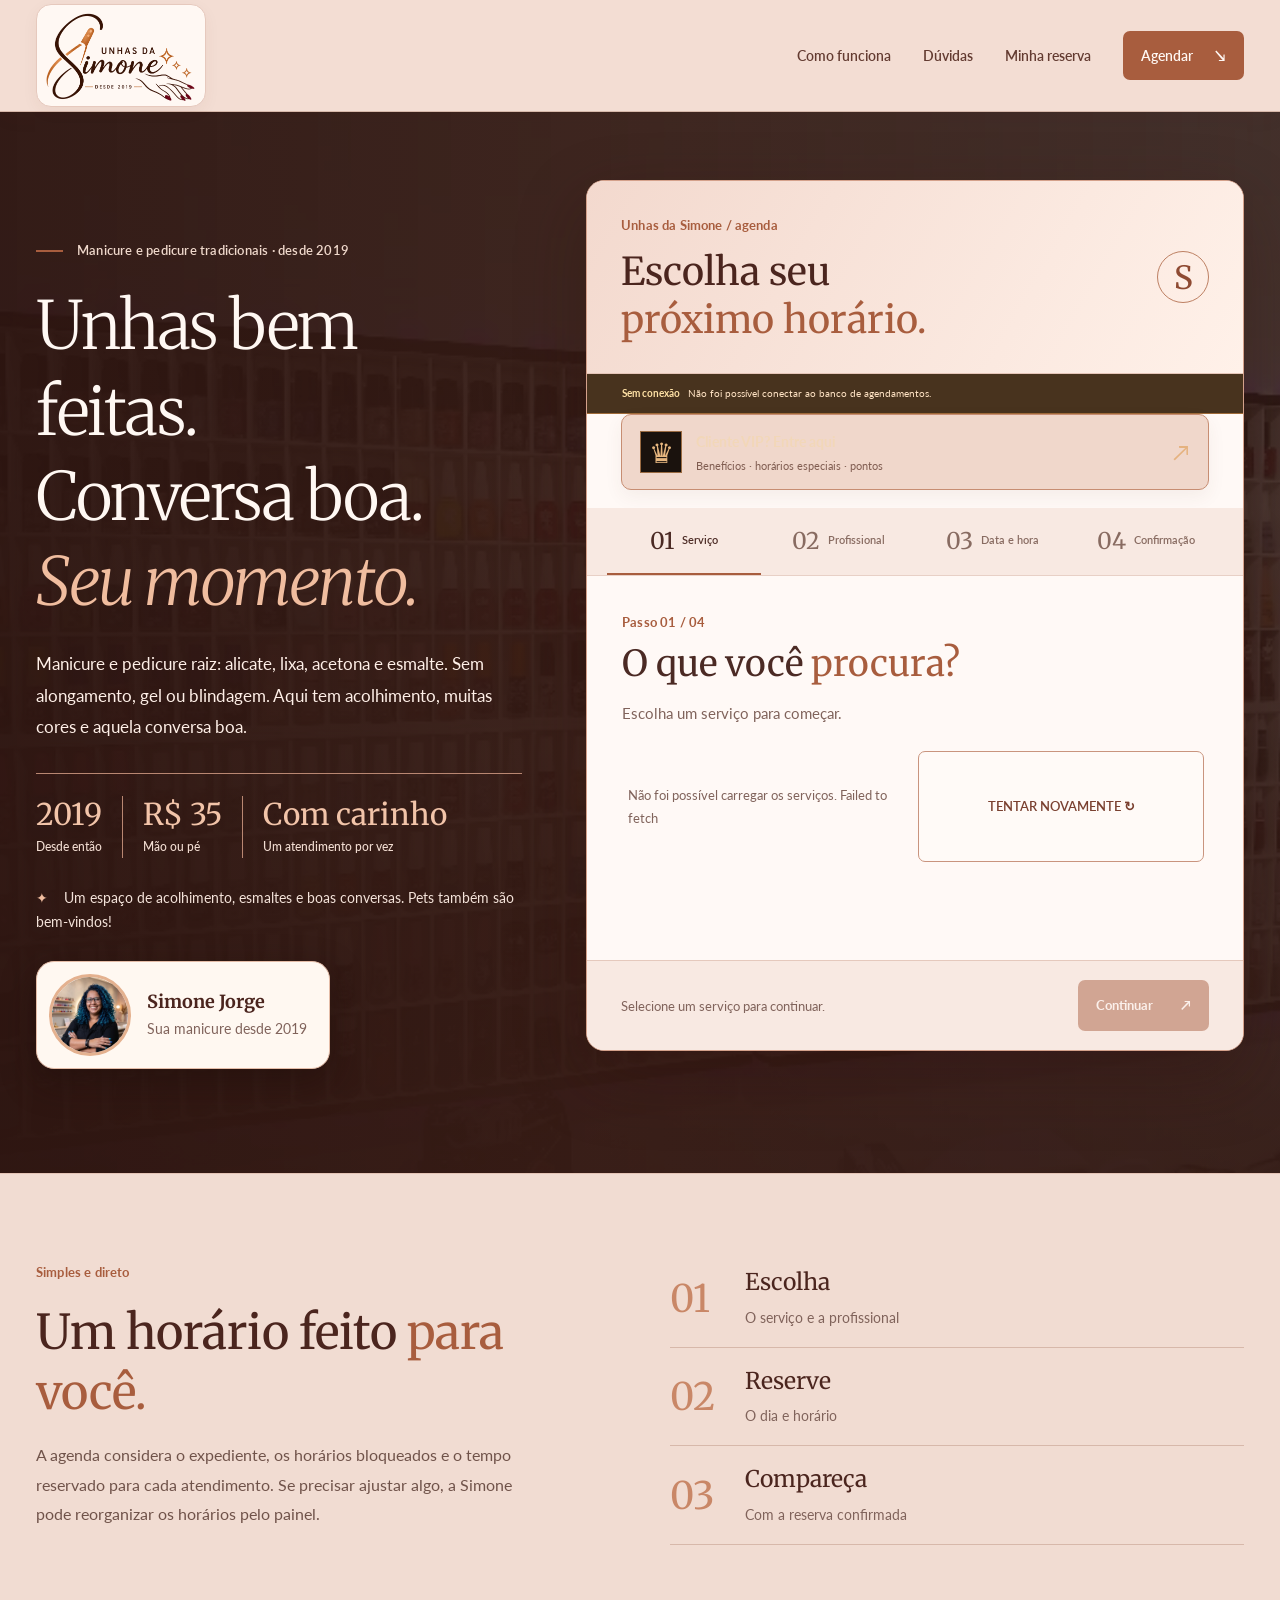
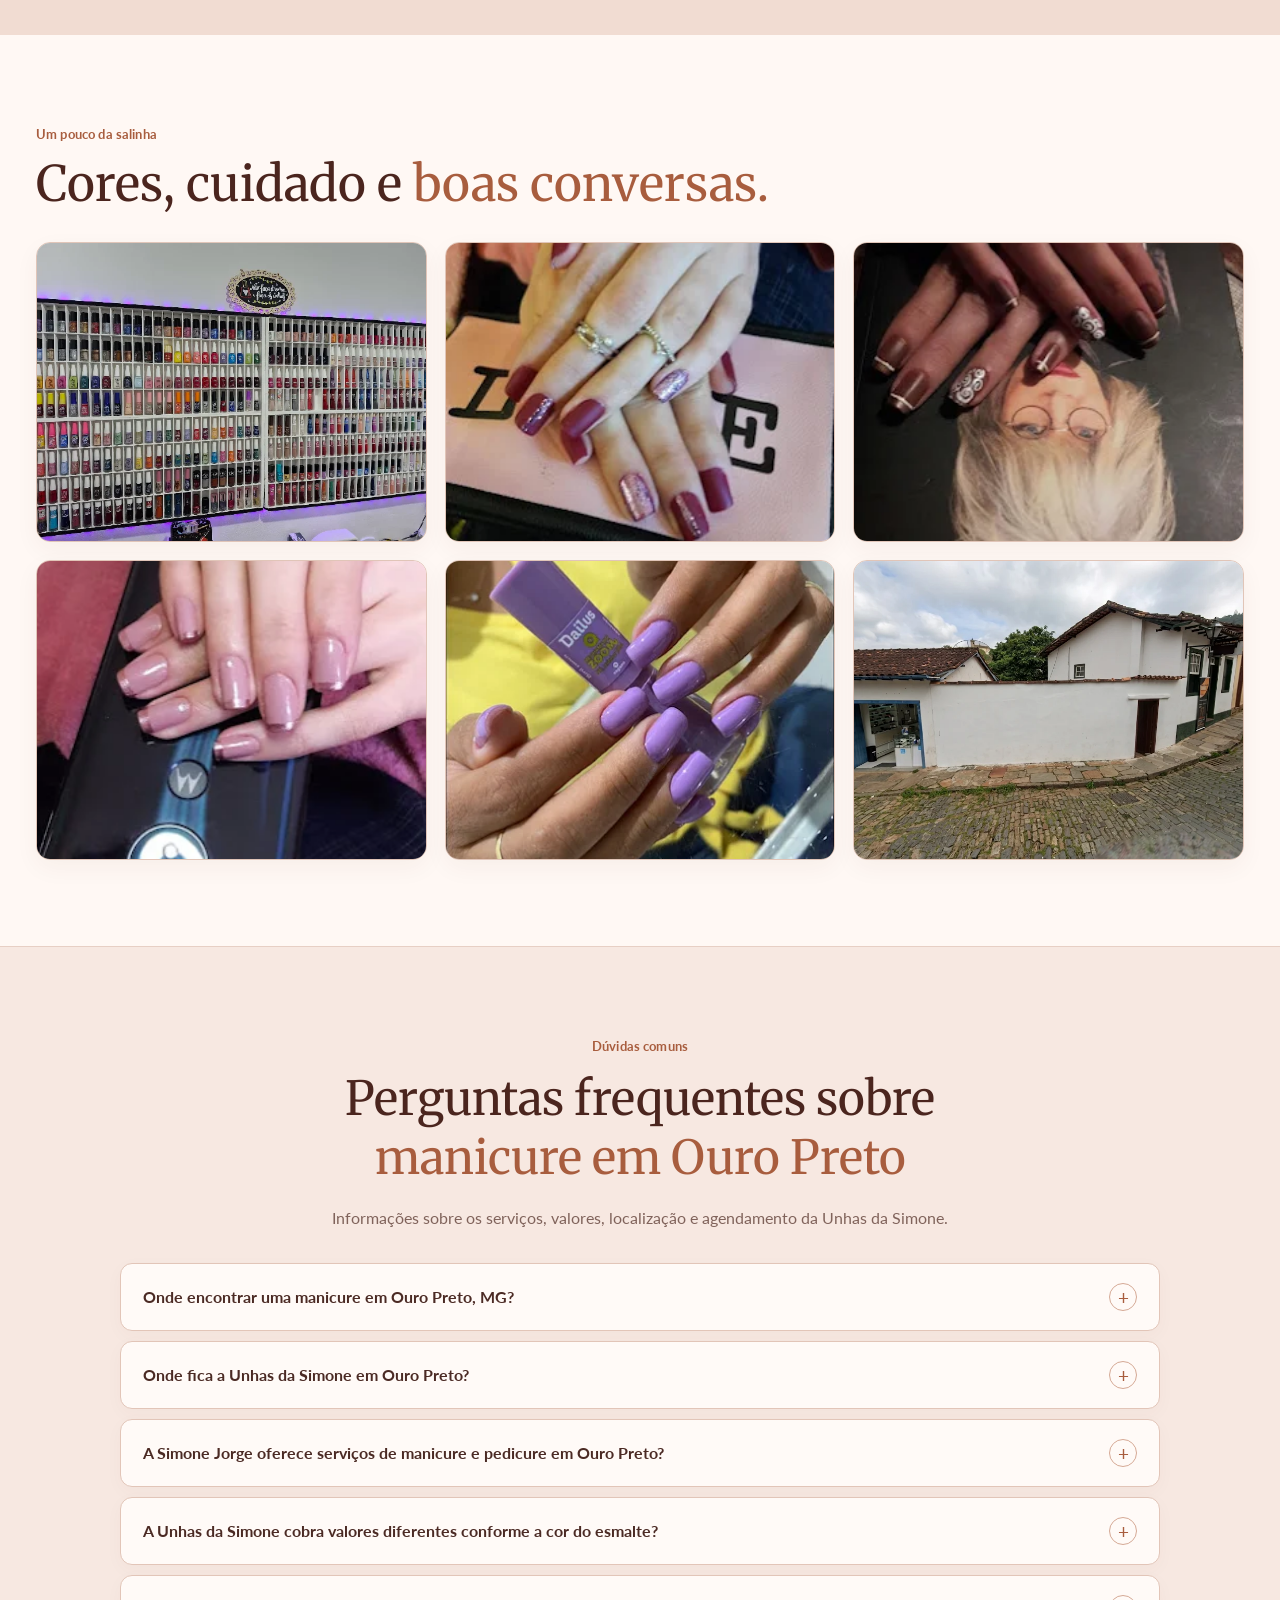
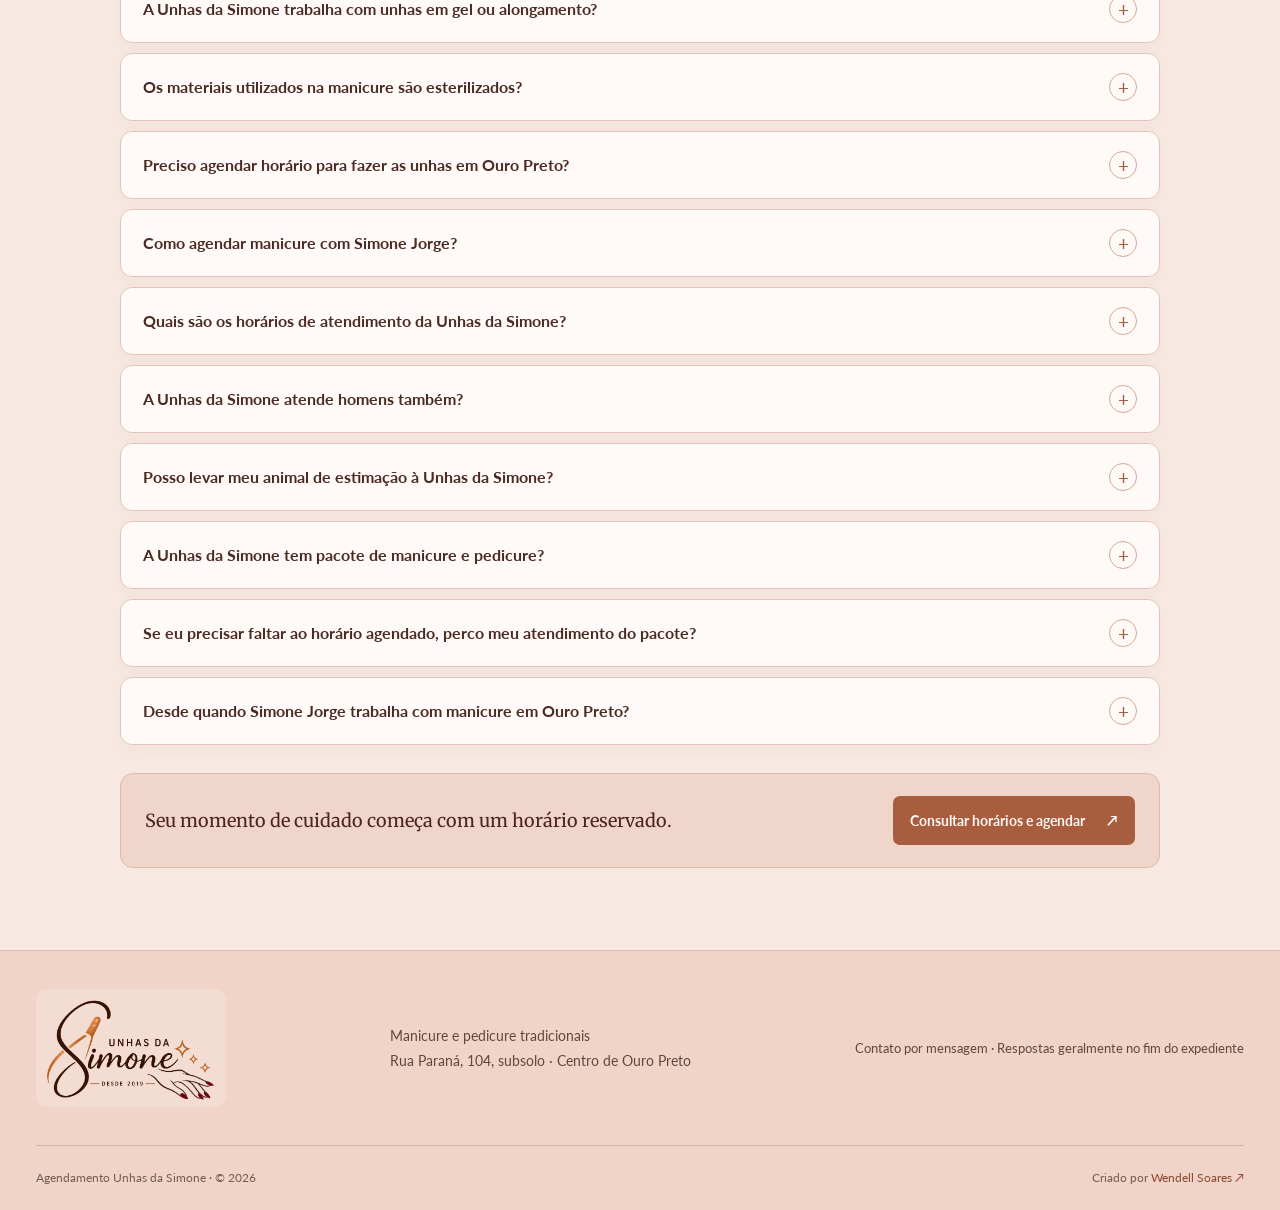
==== commit 2f9b450c: "Add files via upload" ====
--- a/index.html
+++ b/index.html
@@ -7,13 +7,13 @@
 <title>Unhas da Simone | Manicure e pedicure em Ouro Preto, MG</title>
 <link href="https://fonts.googleapis.com" rel="preconnect"/><link crossorigin="" href="https://fonts.gstatic.com" rel="preconnect"/>
 <link href="https://fonts.googleapis.com/css2?family=Lato:wght@300;400;500;600;700;900&amp;family=Merriweather:ital,wght@0,300;0,400;0,700;1,300;1,400&amp;display=swap" rel="stylesheet"/>
-<link href="style.css?v=unhas-simone-2" rel="stylesheet"/>
+<link href="style.css?v=logo-oficial-1" rel="stylesheet"/>
 <script type="application/ld+json">{"@context":"https://schema.org","@type":"FAQPage","mainEntity":[{"@type":"Question","name":"Onde encontrar uma manicure em Ouro Preto, MG?","acceptedAnswer":{"@type":"Answer","text":"A Unhas da Simone é o espaço de manicure e pedicure tradicionais da Simone Jorge, no Centro de Ouro Preto, Minas Gerais. Um lugar para cuidar das unhas com atenção, acolhimento e conversa boa. O atendimento é realizado com hora marcada."}},{"@type":"Question","name":"Onde fica a Unhas da Simone em Ouro Preto?","acceptedAnswer":{"@type":"Answer","text":"A Unhas da Simone fica na Rua Paraná, 104, subsolo, na região central de Ouro Preto, MG. Consulte a localização no Google Maps e trace sua rota."}},{"@type":"Question","name":"A Simone Jorge oferece serviços de manicure e pedicure em Ouro Preto?","acceptedAnswer":{"@type":"Answer","text":"Sim! Simone Jorge oferece manicure e pedicure tradicionais na Unhas da Simone. O atendimento inclui cuidados com as unhas das mãos e dos pés, preparação, cuidado com as cutículas e esmaltação convencional."}},{"@type":"Question","name":"A Unhas da Simone cobra valores diferentes conforme a cor do esmalte?","acceptedAnswer":{"@type":"Answer","text":"Não. O preço é fixo: R$ 35 para mãos e R$ 35 para pés, com ou sem esmalte e com ou sem retirada de cutículas. Se quiser fazer mãos e pés no mesmo atendimento, o total é R$ 70. A cor escolhida não altera o valor."}},{"@type":"Question","name":"A Unhas da Simone trabalha com unhas em gel ou alongamento?","acceptedAnswer":{"@type":"Answer","text":"Não. A Unhas da Simone é especializada em manicure e pedicure tradicionais. Não oferece alongamento, unhas em gel, acrílico, banho de gel ou blindagem. O foco é o cuidado das unhas naturais com técnicas tradicionais."}},{"@type":"Question","name":"Os materiais utilizados na manicure são esterilizados?","acceptedAnswer":{"@type":"Answer","text":"Sim. A higiene é prioridade: os materiais utilizados nos atendimentos são esterilizados. Para clientes fixas ou recorrentes, Simone prefere manter um kit individual. Se você já tiver seu próprio kit de alicate, espátula e cortador, também pode trazê-lo."}},{"@type":"Question","name":"Preciso agendar horário para fazer as unhas em Ouro Preto?","acceptedAnswer":{"@type":"Answer","text":"Sim. A Unhas da Simone atende com hora marcada. Consulte a agenda online para verificar as datas e os horários disponíveis e reservar seu momento, sem precisar esperar na salinha."}},{"@type":"Question","name":"Como agendar manicure com Simone Jorge?","acceptedAnswer":{"@type":"Answer","text":"É simples: acesse a agenda online da Unhas da Simone, escolha o serviço, selecione a profissional, consulte as datas e os horários disponíveis e informe seus dados para confirmar a reserva. Acesse a agenda e faça seu agendamento."}},{"@type":"Question","name":"Quais são os horários de atendimento da Unhas da Simone?","acceptedAnswer":{"@type":"Answer","text":"O atendimento costuma acontecer de terça a sexta-feira, das 9h às 19h, e aos sábados, das 9h às 13h. Os horários podem variar e a disponibilidade é organizada pela agenda. Consulte as opções online antes de se deslocar."}},{"@type":"Question","name":"A Unhas da Simone atende homens também?","acceptedAnswer":{"@type":"Answer","text":"Sim! O atendimento é aberto a todos os gêneros, sem distinção. Qualquer pessoa que queira cuidar das unhas das mãos ou dos pés pode agendar com Simone Jorge."}},{"@type":"Question","name":"Posso levar meu animal de estimação à Unhas da Simone?","acceptedAnswer":{"@type":"Answer","text":"Pode sim! Os pets são bem-vindos na salinha. A proposta é oferecer um ambiente acolhedor para você aproveitar seu momento de cuidado. Se vier com seu bichinho, ele também será bem recebido."}},{"@type":"Question","name":"A Unhas da Simone tem pacote de manicure e pedicure?","acceptedAnswer":{"@type":"Answer","text":"Sim. Há um pacote de seis atendimentos por R$ 140, válido por até dois meses. Você pode combinar os serviços de mãos e pés conforme sua necessidade. O pacote é pago no dia do primeiro atendimento."}},{"@type":"Question","name":"Se eu precisar faltar ao horário agendado, perco meu atendimento do pacote?","acceptedAnswer":{"@type":"Answer","text":"Não necessariamente. Se precisar faltar, avise Simone com antecedência para que o atendimento não seja descontado do pacote. A comunicação antecipada também ajuda a reorganizar a agenda."}},{"@type":"Question","name":"Desde quando Simone Jorge trabalha com manicure em Ouro Preto?","acceptedAnswer":{"@type":"Answer","text":"A Unhas da Simone está presente desde 2019, oferecendo serviços tradicionais de manicure e pedicure em Ouro Preto. A proposta continua a mesma: unhas bem feitas, conversa boa e um momento de cuidado reservado para cada pessoa."}}]}</script>
 </head>
 <body class="public-site">
-<header class="topbar">
+<header class="topbar topbar-official">
 <div class="wrap topbar-inner">
-<a aria-label="Unhas da Simone — desde 2019" class="brand" href="index.html"><img alt="Unhas da Simone, logo completa com a assinatura desde 2019" height="104" src="assets/logo-horizontal.png" width="112"/></a>
+<a aria-label="Unhas da Simone — desde 2019" class="brand brand-official" href="index.html"><img alt="Logo oficial Unhas da Simone, com assinatura desde 2019" height="103" src="assets/logo-simone-oficial.png" width="170"/></a>
 <nav aria-label="Navegação"><a class="top-link" href="#como-funciona">Como funciona</a><a class="top-link" href="#perguntas-frequentes">Dúvidas</a><a class="top-link" href="minha.html">Minha reserva</a><a class="top-cta" href="#formulario">Agendar <span>↘</span></a></nav>
 </div>
 </header>
@@ -193,7 +193,7 @@
 <div class="faq-cta"><p>Seu momento de cuidado começa com um horário reservado.</p><a class="faq-book" href="#formulario">Consultar horários e agendar <span aria-hidden="true">↗</span></a></div>
 </div>
 </section>
-<footer class="site-footer"><div class="wrap"><div class="footer-main"><div class="footer-brand"><img alt="Unhas da Simone — logo completa, desde 2019" height="130" src="assets/logo-horizontal.png" width="140"/></div><p>Manicure e pedicure tradicionais<br/>Rua Paraná, 104, subsolo · Centro de Ouro Preto</p><span>Contato por mensagem · Respostas geralmente no fim do expediente</span></div><div class="footer-small"><span>Agendamento Unhas da Simone · © <span id="currentYear">2026</span></span><span>Criado por <a href="https://wendellsoares.jor.br" rel="noopener noreferrer" target="_blank">Wendell Soares ↗</a></span></div></div></footer>
+<footer class="site-footer"><div class="wrap"><div class="footer-main"><div class="footer-brand"><img alt="Unhas da Simone — logo completa, desde 2019" height="130" src="assets/logo-simone-oficial.png" width="140"/></div><p>Manicure e pedicure tradicionais<br/>Rua Paraná, 104, subsolo · Centro de Ouro Preto</p><span>Contato por mensagem · Respostas geralmente no fim do expediente</span></div><div class="footer-small"><span>Agendamento Unhas da Simone · © <span id="currentYear">2026</span></span><span>Criado por <a href="https://wendellsoares.jor.br" rel="noopener noreferrer" target="_blank">Wendell Soares ↗</a></span></div></div></footer>
 <script>if('serviceWorker' in navigator){window.addEventListener('load',()=>navigator.serviceWorker.register('./sw.js').catch(()=>{}));}</script>
 <script>
   document.addEventListener('DOMContentLoaded', () => {
--- a/style.css
+++ b/style.css
@@ -362,3 +362,19 @@
 body.public-site *::after{animation-duration:.01ms!important;animation-iteration-count:1!important;transition-duration:.01ms!important}
   body.public-site .reveal-on-scroll{opacity:1;transform:none}
 }
+
+
+/* Logo oficial Unhas da Simone — arquivo original enviado pela cliente */
+.topbar.topbar-official{height:96px}
+.brand.brand-official{gap:0;min-width:0;flex:0 0 auto}
+.brand.brand-official img{display:block;width:156px;height:94px;max-width:none;object-fit:contain;object-position:center;background:transparent;border:0;border-radius:0;padding:0;box-shadow:none}
+body.public-site .brand.brand-official img{width:170px;height:103px}
+body.public-site .footer-brand{width:190px;height:118px;flex:0 0 190px;padding:5px;background:#f3ddd3;border:0;border-radius:10px;box-shadow:none}
+body.public-site .footer-brand img{width:100%;height:100%;object-fit:contain}
+@media(max-width:940px){body.public-site .brand.brand-official img{width:148px;height:90px}}
+@media(max-width:700px){
+  .topbar.topbar-official{height:84px}
+  .brand.brand-official img{width:124px;height:75px}
+  body.public-site .brand.brand-official img{width:124px;height:75px}
+  body.public-site .footer-brand{width:150px;height:92px;flex-basis:150px;padding:3px}
+}
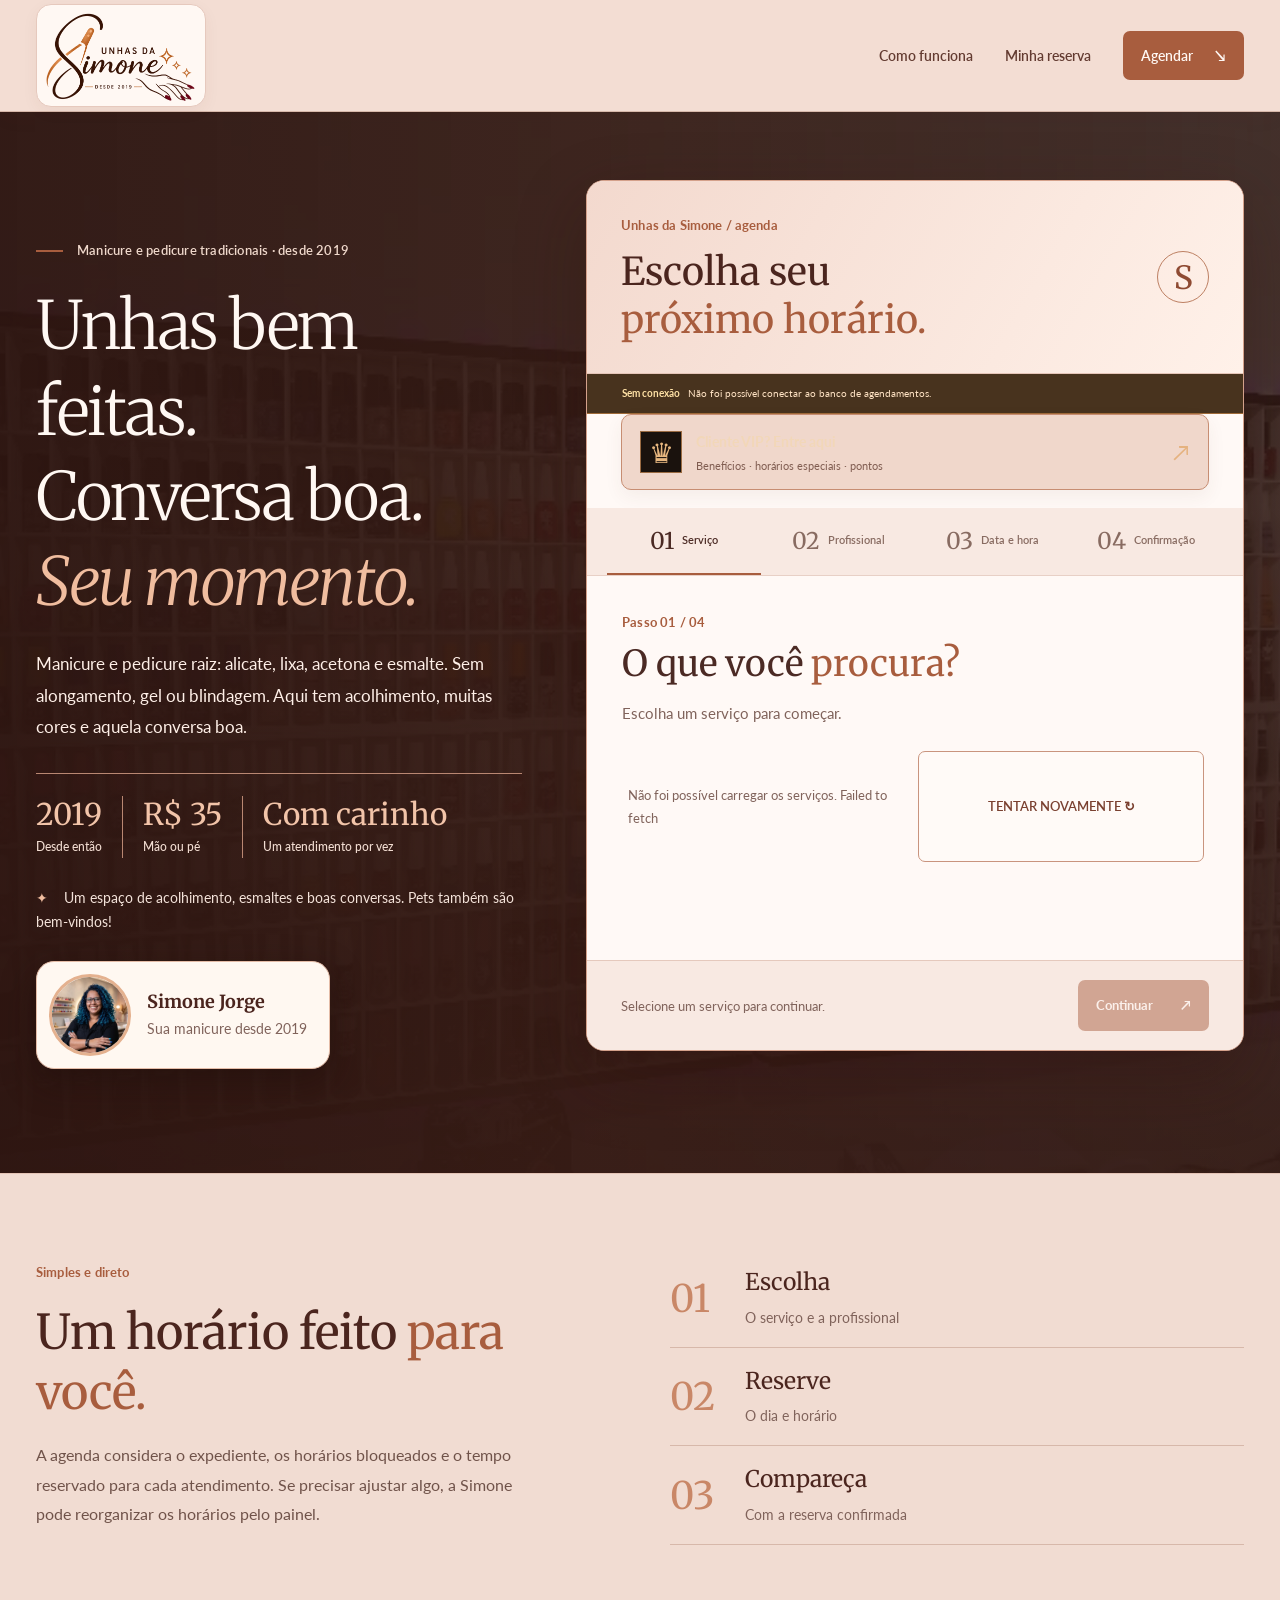
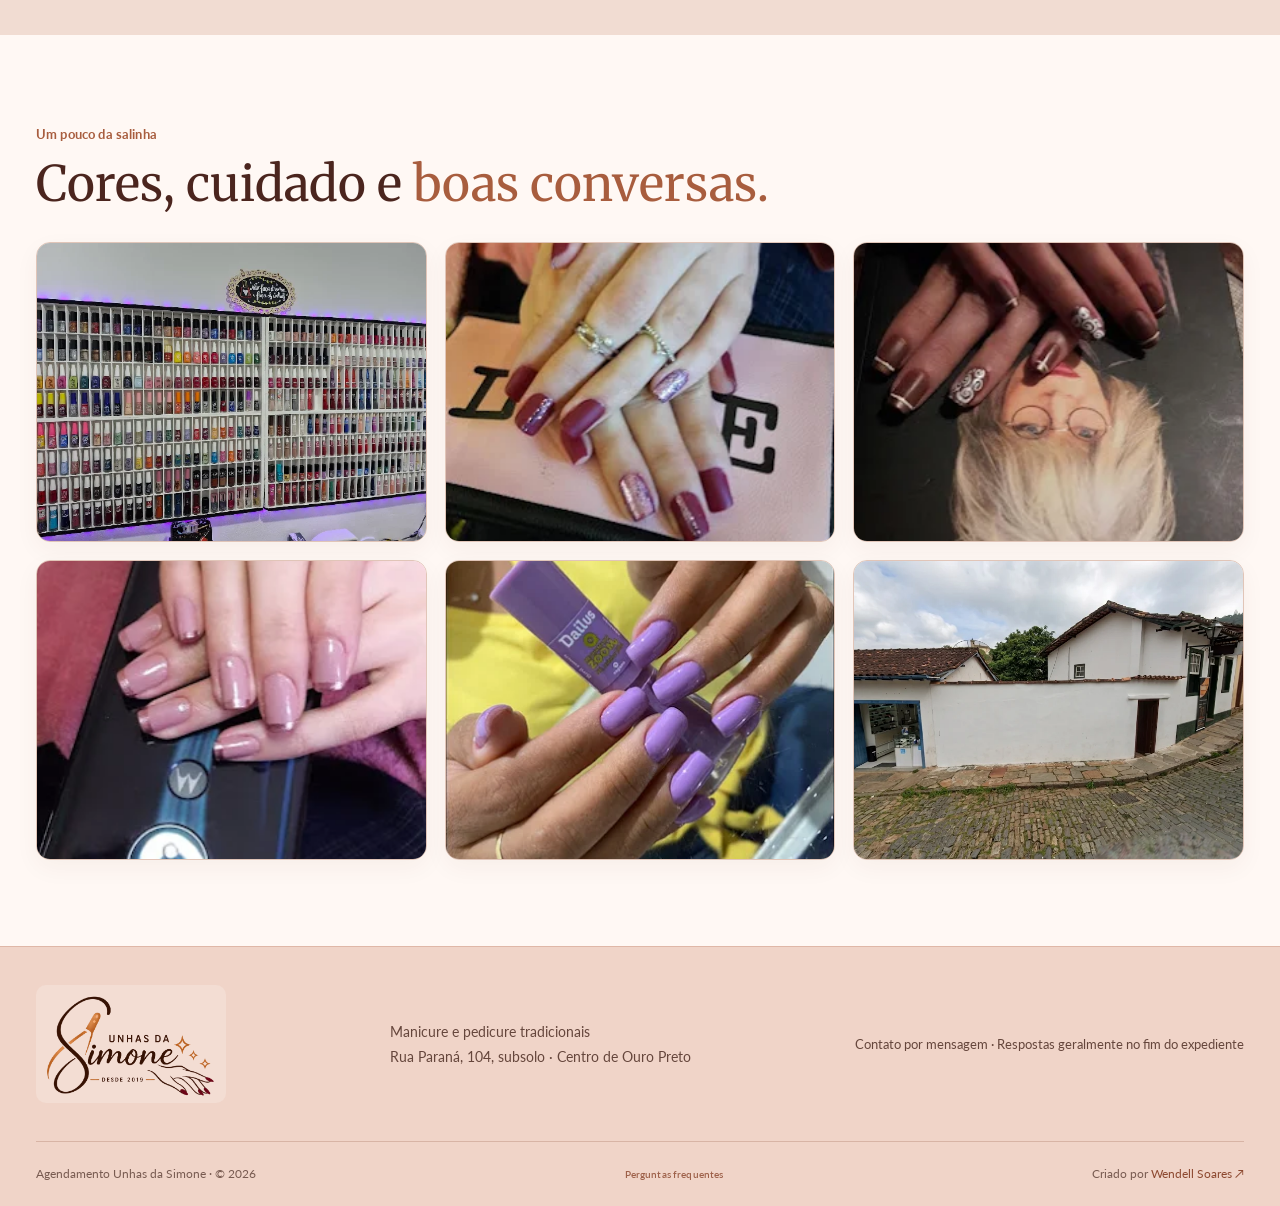
==== commit 684ea142: "Add files via upload" ====
--- a/index.html
+++ b/index.html
@@ -4,17 +4,32 @@
 <head>
 <meta charset="utf-8"/><meta content="width=device-width,initial-scale=1" name="viewport"/>
 <meta content="#f1d8cc" name="theme-color"/><meta content="Manicure e pedicure tradicionais no Centro de Ouro Preto, MG. Agende com Simone Jorge na Unhas da Simone: atendimento acolhedor, preço fixo e hora marcada." name="description"/><link href="assets/manifest.webmanifest" rel="manifest"/><link href="assets/favicon-32.png" rel="icon"/>
+<meta name="robots" content="index,follow,max-image-preview:large"/>
+<link rel="canonical" href="https://simonejorge.github.io/unhasdasimone/"/>
+<meta property="og:locale" content="pt_BR"/>
+<meta property="og:type" content="website"/>
+<meta property="og:site_name" content="Unhas da Simone"/>
+<meta property="og:title" content="Unhas da Simone | Manicure e pedicure em Ouro Preto, MG"/>
+<meta property="og:description" content="Manicure e pedicure tradicionais no Centro de Ouro Preto, MG. Agende com Simone Jorge na Unhas da Simone: atendimento acolhedor, preço fixo e hora marcada."/>
+<meta property="og:url" content="https://simonejorge.github.io/unhasdasimone/"/>
+<meta property="og:image" content="https://simonejorge.github.io/unhasdasimone/assets/logo-simone-oficial.png"/>
+<meta property="og:image:alt" content="Identidade visual da Unhas da Simone"/>
+<meta name="twitter:card" content="summary_large_image"/>
+<meta name="twitter:title" content="Unhas da Simone | Manicure e pedicure em Ouro Preto, MG"/>
+<meta name="twitter:description" content="Manicure e pedicure tradicionais no Centro de Ouro Preto, MG. Agende com Simone Jorge."/>
+<meta name="twitter:image" content="https://simonejorge.github.io/unhasdasimone/assets/logo-simone-oficial.png"/>
+<script type="application/ld+json">{"@context":"https://schema.org","@type":"NailSalon","@id":"https://simonejorge.github.io/unhasdasimone/#business","name":"Unhas da Simone","url":"https://simonejorge.github.io/unhasdasimone/","image":"https://simonejorge.github.io/unhasdasimone/assets/logo-simone-oficial.png","logo":"https://simonejorge.github.io/unhasdasimone/assets/logo-simone-oficial.png","description":"Manicure e pedicure tradicionais no Centro de Ouro Preto, MG. Atendimento acolhedor, preço fixo e hora marcada com Simone Jorge.","priceRange":"R$ 35–70","address":{"@type":"PostalAddress","streetAddress":"Rua Paraná, 104, subsolo","addressLocality":"Ouro Preto","addressRegion":"MG","addressCountry":"BR"},"areaServed":{"@type":"City","name":"Ouro Preto"}}</script>
 <title>Unhas da Simone | Manicure e pedicure em Ouro Preto, MG</title>
 <link href="https://fonts.googleapis.com" rel="preconnect"/><link crossorigin="" href="https://fonts.gstatic.com" rel="preconnect"/>
 <link href="https://fonts.googleapis.com/css2?family=Lato:wght@300;400;500;600;700;900&amp;family=Merriweather:ital,wght@0,300;0,400;0,700;1,300;1,400&amp;display=swap" rel="stylesheet"/>
 <link href="style.css?v=logo-oficial-1" rel="stylesheet"/>
-<script type="application/ld+json">{"@context":"https://schema.org","@type":"FAQPage","mainEntity":[{"@type":"Question","name":"Onde encontrar uma manicure em Ouro Preto, MG?","acceptedAnswer":{"@type":"Answer","text":"A Unhas da Simone é o espaço de manicure e pedicure tradicionais da Simone Jorge, no Centro de Ouro Preto, Minas Gerais. Um lugar para cuidar das unhas com atenção, acolhimento e conversa boa. O atendimento é realizado com hora marcada."}},{"@type":"Question","name":"Onde fica a Unhas da Simone em Ouro Preto?","acceptedAnswer":{"@type":"Answer","text":"A Unhas da Simone fica na Rua Paraná, 104, subsolo, na região central de Ouro Preto, MG. Consulte a localização no Google Maps e trace sua rota."}},{"@type":"Question","name":"A Simone Jorge oferece serviços de manicure e pedicure em Ouro Preto?","acceptedAnswer":{"@type":"Answer","text":"Sim! Simone Jorge oferece manicure e pedicure tradicionais na Unhas da Simone. O atendimento inclui cuidados com as unhas das mãos e dos pés, preparação, cuidado com as cutículas e esmaltação convencional."}},{"@type":"Question","name":"A Unhas da Simone cobra valores diferentes conforme a cor do esmalte?","acceptedAnswer":{"@type":"Answer","text":"Não. O preço é fixo: R$ 35 para mãos e R$ 35 para pés, com ou sem esmalte e com ou sem retirada de cutículas. Se quiser fazer mãos e pés no mesmo atendimento, o total é R$ 70. A cor escolhida não altera o valor."}},{"@type":"Question","name":"A Unhas da Simone trabalha com unhas em gel ou alongamento?","acceptedAnswer":{"@type":"Answer","text":"Não. A Unhas da Simone é especializada em manicure e pedicure tradicionais. Não oferece alongamento, unhas em gel, acrílico, banho de gel ou blindagem. O foco é o cuidado das unhas naturais com técnicas tradicionais."}},{"@type":"Question","name":"Os materiais utilizados na manicure são esterilizados?","acceptedAnswer":{"@type":"Answer","text":"Sim. A higiene é prioridade: os materiais utilizados nos atendimentos são esterilizados. Para clientes fixas ou recorrentes, Simone prefere manter um kit individual. Se você já tiver seu próprio kit de alicate, espátula e cortador, também pode trazê-lo."}},{"@type":"Question","name":"Preciso agendar horário para fazer as unhas em Ouro Preto?","acceptedAnswer":{"@type":"Answer","text":"Sim. A Unhas da Simone atende com hora marcada. Consulte a agenda online para verificar as datas e os horários disponíveis e reservar seu momento, sem precisar esperar na salinha."}},{"@type":"Question","name":"Como agendar manicure com Simone Jorge?","acceptedAnswer":{"@type":"Answer","text":"É simples: acesse a agenda online da Unhas da Simone, escolha o serviço, selecione a profissional, consulte as datas e os horários disponíveis e informe seus dados para confirmar a reserva. Acesse a agenda e faça seu agendamento."}},{"@type":"Question","name":"Quais são os horários de atendimento da Unhas da Simone?","acceptedAnswer":{"@type":"Answer","text":"O atendimento costuma acontecer de terça a sexta-feira, das 9h às 19h, e aos sábados, das 9h às 13h. Os horários podem variar e a disponibilidade é organizada pela agenda. Consulte as opções online antes de se deslocar."}},{"@type":"Question","name":"A Unhas da Simone atende homens também?","acceptedAnswer":{"@type":"Answer","text":"Sim! O atendimento é aberto a todos os gêneros, sem distinção. Qualquer pessoa que queira cuidar das unhas das mãos ou dos pés pode agendar com Simone Jorge."}},{"@type":"Question","name":"Posso levar meu animal de estimação à Unhas da Simone?","acceptedAnswer":{"@type":"Answer","text":"Pode sim! Os pets são bem-vindos na salinha. A proposta é oferecer um ambiente acolhedor para você aproveitar seu momento de cuidado. Se vier com seu bichinho, ele também será bem recebido."}},{"@type":"Question","name":"A Unhas da Simone tem pacote de manicure e pedicure?","acceptedAnswer":{"@type":"Answer","text":"Sim. Há um pacote de seis atendimentos por R$ 140, válido por até dois meses. Você pode combinar os serviços de mãos e pés conforme sua necessidade. O pacote é pago no dia do primeiro atendimento."}},{"@type":"Question","name":"Se eu precisar faltar ao horário agendado, perco meu atendimento do pacote?","acceptedAnswer":{"@type":"Answer","text":"Não necessariamente. Se precisar faltar, avise Simone com antecedência para que o atendimento não seja descontado do pacote. A comunicação antecipada também ajuda a reorganizar a agenda."}},{"@type":"Question","name":"Desde quando Simone Jorge trabalha com manicure em Ouro Preto?","acceptedAnswer":{"@type":"Answer","text":"A Unhas da Simone está presente desde 2019, oferecendo serviços tradicionais de manicure e pedicure em Ouro Preto. A proposta continua a mesma: unhas bem feitas, conversa boa e um momento de cuidado reservado para cada pessoa."}}]}</script>
+
 </head>
 <body class="public-site">
 <header class="topbar topbar-official">
 <div class="wrap topbar-inner">
 <a aria-label="Unhas da Simone — desde 2019" class="brand brand-official" href="index.html"><img alt="Logo oficial Unhas da Simone, com assinatura desde 2019" height="103" src="assets/logo-simone-oficial.png" width="170"/></a>
-<nav aria-label="Navegação"><a class="top-link" href="#como-funciona">Como funciona</a><a class="top-link" href="#perguntas-frequentes">Dúvidas</a><a class="top-link" href="minha.html">Minha reserva</a><a class="top-cta" href="#formulario">Agendar <span>↘</span></a></nav>
+<nav aria-label="Navegação"><a class="top-link" href="#como-funciona">Como funciona</a><a class="top-link" href="minha.html">Minha reserva</a><a class="top-cta" href="#formulario">Agendar <span>↘</span></a></nav>
 </div>
 </header>
 <main>
@@ -125,75 +140,8 @@
 </div>
 </section>
 </main>
-<section aria-labelledby="faq-title" class="faq-section" data-reveal="" id="perguntas-frequentes">
-<div class="wrap faq-wrap">
-<div class="faq-intro">
-<p class="micro">Dúvidas comuns</p>
-<h2 id="faq-title">Perguntas frequentes sobre <em>manicure em Ouro Preto</em></h2>
-<p>Informações sobre os serviços, valores, localização e agendamento da Unhas da Simone.</p>
-</div>
-<div class="faq-list">
-<details class="faq-item">
-<summary>Onde encontrar uma manicure em Ouro Preto, MG?</summary>
-<div class="faq-answer"><p>A Unhas da Simone é o espaço de manicure e pedicure tradicionais da Simone Jorge, no Centro de Ouro Preto, Minas Gerais. Um lugar para cuidar das unhas com atenção, acolhimento e conversa boa. O atendimento é realizado com hora marcada.</p></div>
-</details>
-<details class="faq-item">
-<summary>Onde fica a Unhas da Simone em Ouro Preto?</summary>
-<div class="faq-answer"><p>A Unhas da Simone fica na Rua Paraná, 104, subsolo, na região central de Ouro Preto, MG. <a href="https://www.google.com/maps/search/?api=1&amp;query=Rua+Paran%C3%A1+104+subsolo+Centro+Ouro+Preto+MG" rel="noopener noreferrer" target="_blank">Consulte a localização no Google Maps e trace sua rota.</a></p></div>
-</details>
-<details class="faq-item">
-<summary>A Simone Jorge oferece serviços de manicure e pedicure em Ouro Preto?</summary>
-<div class="faq-answer"><p>Sim! Simone Jorge oferece manicure e pedicure tradicionais na Unhas da Simone. O atendimento inclui cuidados com as unhas das mãos e dos pés, preparação, cuidado com as cutículas e esmaltação convencional.</p></div>
-</details>
-<details class="faq-item">
-<summary>A Unhas da Simone cobra valores diferentes conforme a cor do esmalte?</summary>
-<div class="faq-answer"><p>Não. O preço é fixo: R$ 35 para mãos e R$ 35 para pés, com ou sem esmalte e com ou sem retirada de cutículas. Se quiser fazer mãos e pés no mesmo atendimento, o total é R$ 70. A cor escolhida não altera o valor.</p></div>
-</details>
-<details class="faq-item">
-<summary>A Unhas da Simone trabalha com unhas em gel ou alongamento?</summary>
-<div class="faq-answer"><p>Não. A Unhas da Simone é especializada em manicure e pedicure tradicionais. Não oferece alongamento, unhas em gel, acrílico, banho de gel ou blindagem. O foco é o cuidado das unhas naturais com técnicas tradicionais.</p></div>
-</details>
-<details class="faq-item">
-<summary>Os materiais utilizados na manicure são esterilizados?</summary>
-<div class="faq-answer"><p>Sim. A higiene é prioridade: os materiais utilizados nos atendimentos são esterilizados. Para clientes fixas ou recorrentes, Simone prefere manter um kit individual. Se você já tiver seu próprio kit de alicate, espátula e cortador, também pode trazê-lo.</p></div>
-</details>
-<details class="faq-item">
-<summary>Preciso agendar horário para fazer as unhas em Ouro Preto?</summary>
-<div class="faq-answer"><p>Sim. A Unhas da Simone atende com hora marcada. Consulte a agenda online para verificar as datas e os horários disponíveis e reservar seu momento, sem precisar esperar na salinha.</p></div>
-</details>
-<details class="faq-item">
-<summary>Como agendar manicure com Simone Jorge?</summary>
-<div class="faq-answer"><p>É simples: acesse a agenda online da Unhas da Simone, escolha o serviço, selecione a profissional, consulte as datas e os horários disponíveis e informe seus dados para confirmar a reserva. <a href="#formulario">Acesse a agenda e faça seu agendamento.</a></p></div>
-</details>
-<details class="faq-item">
-<summary>Quais são os horários de atendimento da Unhas da Simone?</summary>
-<div class="faq-answer"><p>O atendimento costuma acontecer de terça a sexta-feira, das 9h às 19h, e aos sábados, das 9h às 13h. Os horários podem variar e a disponibilidade é organizada pela agenda. Consulte as opções online antes de se deslocar.</p></div>
-</details>
-<details class="faq-item">
-<summary>A Unhas da Simone atende homens também?</summary>
-<div class="faq-answer"><p>Sim! O atendimento é aberto a todos os gêneros, sem distinção. Qualquer pessoa que queira cuidar das unhas das mãos ou dos pés pode agendar com Simone Jorge.</p></div>
-</details>
-<details class="faq-item">
-<summary>Posso levar meu animal de estimação à Unhas da Simone?</summary>
-<div class="faq-answer"><p>Pode sim! Os pets são bem-vindos na salinha. A proposta é oferecer um ambiente acolhedor para você aproveitar seu momento de cuidado. Se vier com seu bichinho, ele também será bem recebido.</p></div>
-</details>
-<details class="faq-item">
-<summary>A Unhas da Simone tem pacote de manicure e pedicure?</summary>
-<div class="faq-answer"><p>Sim. Há um pacote de seis atendimentos por R$ 140, válido por até dois meses. Você pode combinar os serviços de mãos e pés conforme sua necessidade. O pacote é pago no dia do primeiro atendimento.</p></div>
-</details>
-<details class="faq-item">
-<summary>Se eu precisar faltar ao horário agendado, perco meu atendimento do pacote?</summary>
-<div class="faq-answer"><p>Não necessariamente. Se precisar faltar, avise Simone com antecedência para que o atendimento não seja descontado do pacote. A comunicação antecipada também ajuda a reorganizar a agenda.</p></div>
-</details>
-<details class="faq-item">
-<summary>Desde quando Simone Jorge trabalha com manicure em Ouro Preto?</summary>
-<div class="faq-answer"><p>A Unhas da Simone está presente desde 2019, oferecendo serviços tradicionais de manicure e pedicure em Ouro Preto. A proposta continua a mesma: unhas bem feitas, conversa boa e um momento de cuidado reservado para cada pessoa.</p></div>
-</details>
-</div>
-<div class="faq-cta"><p>Seu momento de cuidado começa com um horário reservado.</p><a class="faq-book" href="#formulario">Consultar horários e agendar <span aria-hidden="true">↗</span></a></div>
-</div>
-</section>
-<footer class="site-footer"><div class="wrap"><div class="footer-main"><div class="footer-brand"><img alt="Unhas da Simone — logo completa, desde 2019" height="130" src="assets/logo-simone-oficial.png" width="140"/></div><p>Manicure e pedicure tradicionais<br/>Rua Paraná, 104, subsolo · Centro de Ouro Preto</p><span>Contato por mensagem · Respostas geralmente no fim do expediente</span></div><div class="footer-small"><span>Agendamento Unhas da Simone · © <span id="currentYear">2026</span></span><span>Criado por <a href="https://wendellsoares.jor.br" rel="noopener noreferrer" target="_blank">Wendell Soares ↗</a></span></div></div></footer>
+
+<footer class="site-footer"><div class="wrap"><div class="footer-main"><div class="footer-brand"><img alt="Unhas da Simone — logo completa, desde 2019" height="130" src="assets/logo-simone-oficial.png" width="140"/></div><p>Manicure e pedicure tradicionais<br/>Rua Paraná, 104, subsolo · Centro de Ouro Preto</p><span>Contato por mensagem · Respostas geralmente no fim do expediente</span></div><div class="footer-small"><span>Agendamento Unhas da Simone · © <span id="currentYear">2026</span></span><span><a class="footer-faq-link" href="faq/">Perguntas frequentes</a></span><span>Criado por <a href="https://wendellsoares.jor.br" rel="noopener noreferrer" target="_blank">Wendell Soares ↗</a></span></div></div></footer>
 <script>if('serviceWorker' in navigator){window.addEventListener('load',()=>navigator.serviceWorker.register('./sw.js').catch(()=>{}));}</script>
 <script>
   document.addEventListener('DOMContentLoaded', () => {
--- a/style.css
+++ b/style.css
@@ -274,11 +274,14 @@
 body.public-site .footer-main>span{font-size:13px;line-height:1.7;color:#65463c}
 body.public-site .footer-small{border-color:#d8b4a5;color:#785b51;font-size:12px}
 body.public-site .footer-small a{color:#8c482f}
+body.public-site .footer-small .footer-faq-link{font-size:10px;font-weight:600;letter-spacing:.15px;opacity:.82}
 body.public-site .faq-section{padding:76px 0 82px;background:#f7e8e1;color:#4b2a24;border-top:1px solid #e7cfc4}
 body.public-site .faq-wrap{max-width:1040px}
 body.public-site .faq-intro{max-width:720px;margin:0 auto 30px;text-align:center}
 body.public-site .faq-intro h2{font:400 clamp(32px,4vw,47px)/1.25 var(--display);color:#4b251e;margin:12px 0}
+body.public-site .faq-intro h1{font:400 clamp(32px,4vw,47px)/1.25 var(--display);color:#4b251e;margin:12px 0}
 body.public-site .faq-intro h2 em{color:#a85d3e}
+body.public-site .faq-intro h1 em{color:#a85d3e}
 body.public-site .faq-intro>p:last-child{font-size:16px;line-height:1.8;color:#80635b}
 body.public-site .faq-list{display:grid;gap:10px}
 body.public-site .faq-item{background:#fffaf7;border:1px solid #e2c5b8;border-radius:12px;overflow:hidden;box-shadow:0 5px 18px #633b3108;transition:border-color .25s ease,box-shadow .25s ease,transform .25s ease}
@@ -346,7 +349,7 @@
   body.public-site .footer-main p,
 body.public-site .footer-main>span{font-size:13px}
   body.public-site .faq-section{padding:50px 0 56px}
-  body.public-site .faq-intro h2{font-size:31px}
+  body.public-site .faq-intro h2,body.public-site .faq-intro h1{font-size:31px}
   body.public-site .faq-intro>p:last-child{font-size:14px}
   body.public-site .faq-item summary{font-size:14px;padding:15px 15px;gap:10px}
   body.public-site .faq-answer{padding:0 15px 15px}
